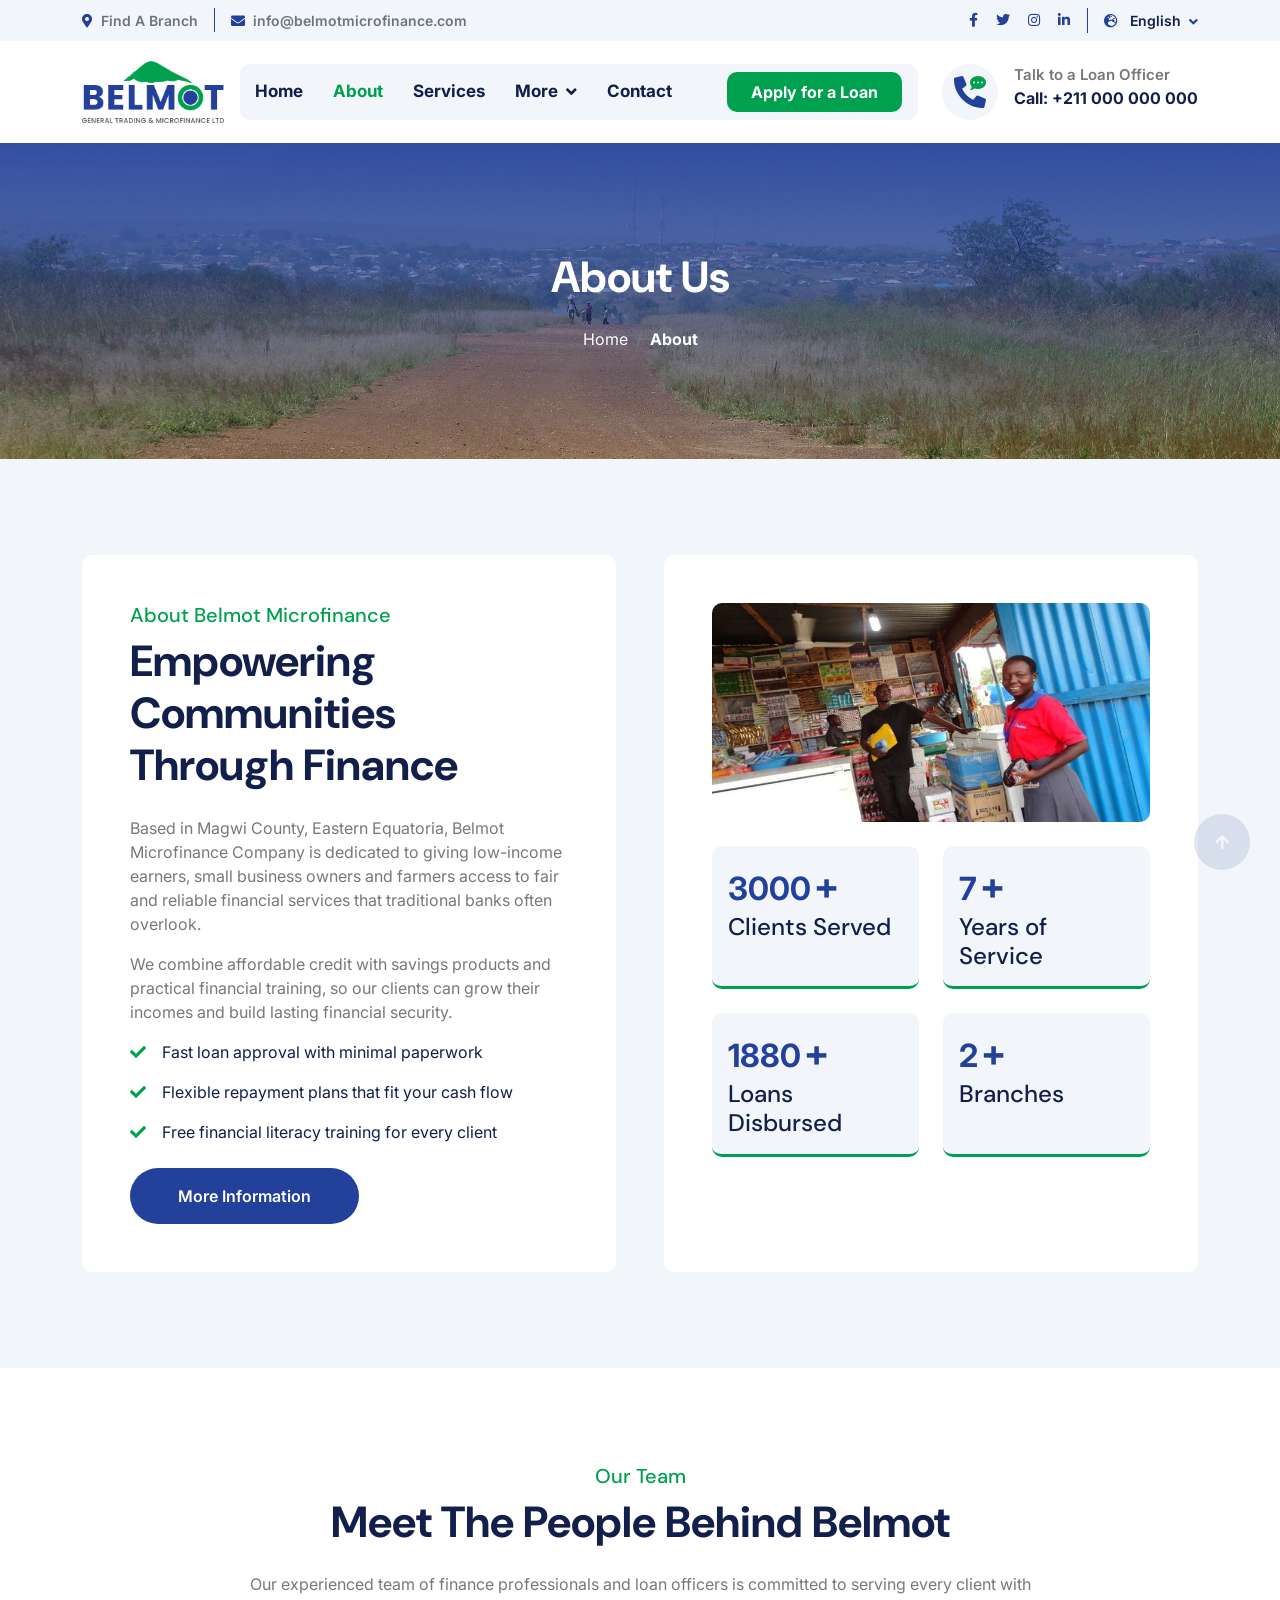
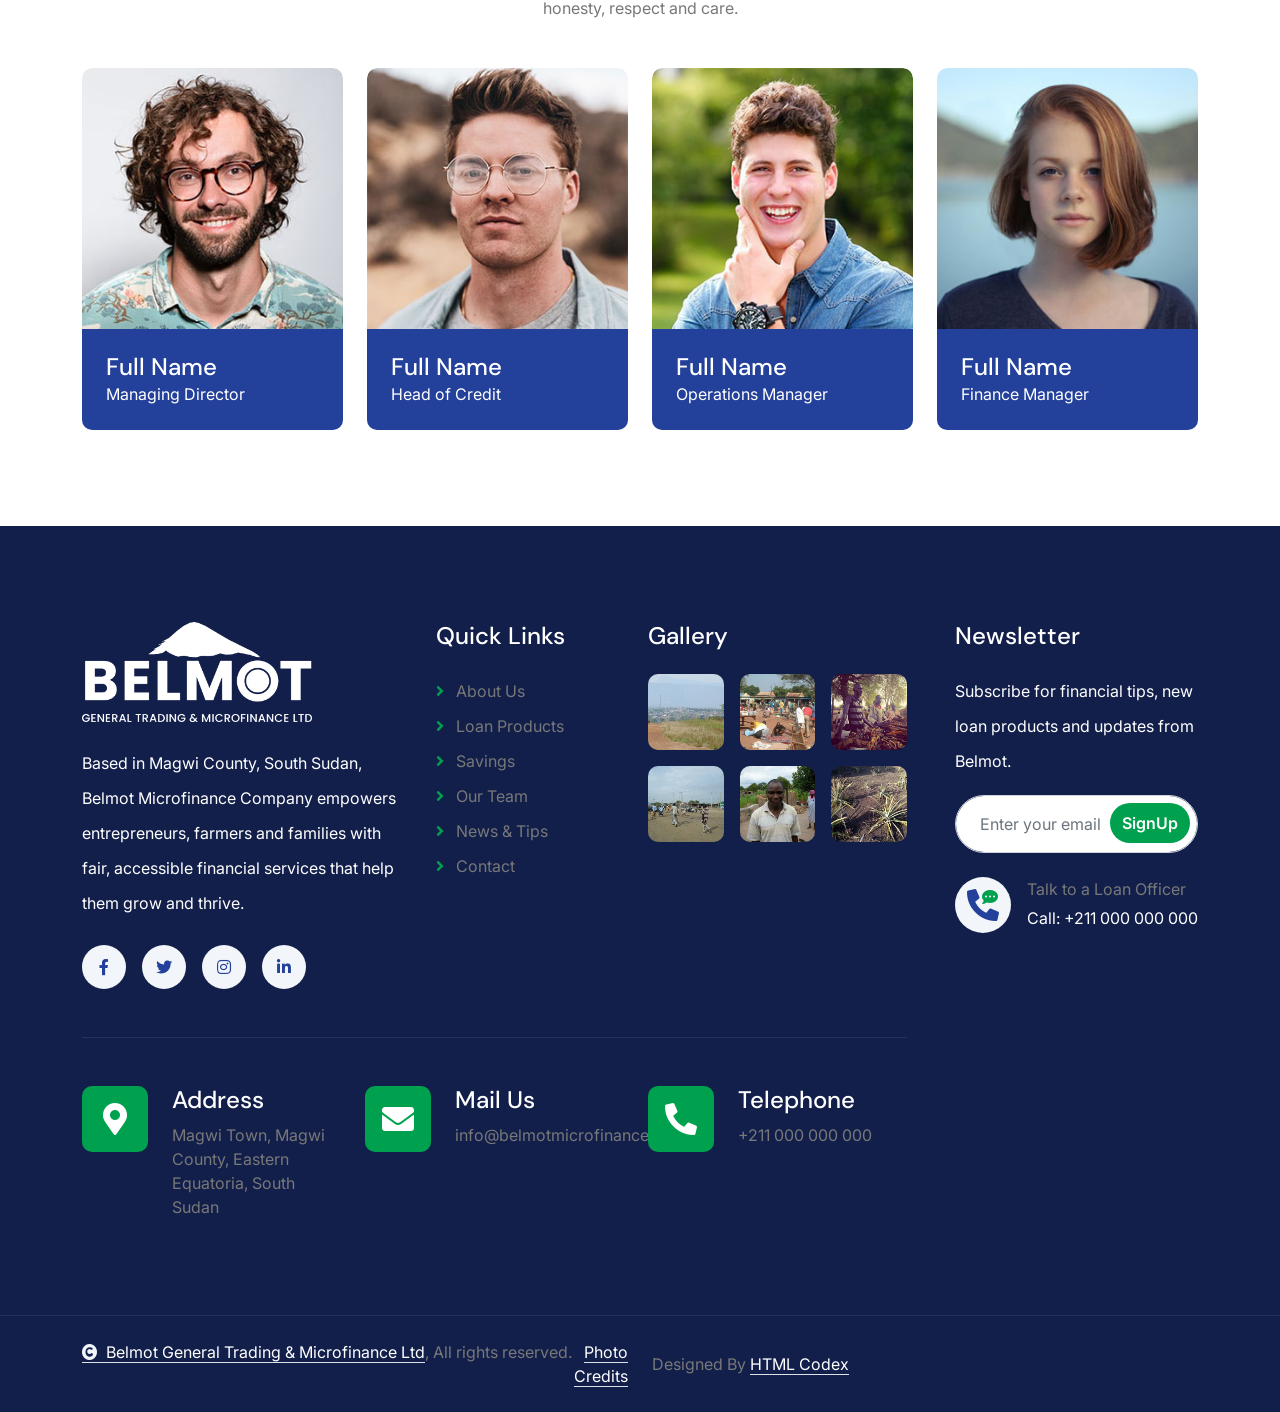
==== about.html @ 74e60f1a "Belmot Microfinance website Website for Belmot General Trading & Microfinance Ltd, Magwi County, Sou" ====
<!DOCTYPE html>
<html lang="en">

    <head>
        <meta charset="utf-8">
        <title>Belmot Microfinance Company - About Us</title>
        <meta content="width=device-width, initial-scale=1.0" name="viewport">
        <link rel="icon" type="image/png" href="img/favicon.png">
        <link rel="apple-touch-icon" href="img/apple-touch-icon.png">
        <meta content="microfinance, Magwi County, South Sudan, Eastern Equatoria, small business loans, group loans, savings, agricultural loans, Belmot" name="keywords">
        <meta content="Belmot Microfinance Company provides affordable loans, savings and financial education to small businesses, farmers and families in Magwi County, South Sudan." name="description">

        <!-- Google Web Fonts -->
        <link rel="preconnect" href="https://fonts.googleapis.com">
        <link rel="preconnect" href="https://fonts.gstatic.com" crossorigin>
        <link href="https://fonts.googleapis.com/css2?family=DM+Sans:ital,opsz,wght@0,9..40,100..1000;1,9..40,100..1000&family=Inter:slnt,wght@-10..0,100..900&display=swap" rel="stylesheet">

        <!-- Icon Font Stylesheet -->
        <link rel="stylesheet" href="https://use.fontawesome.com/releases/v5.15.4/css/all.css"/>
        <link href="https://cdn.jsdelivr.net/npm/bootstrap-icons@1.4.1/font/bootstrap-icons.css" rel="stylesheet">

        <!-- Libraries Stylesheet -->
        <link rel="stylesheet" href="lib/animate/animate.min.css"/>
        <link href="lib/lightbox/css/lightbox.min.css" rel="stylesheet">
        <link href="lib/owlcarousel/assets/owl.carousel.min.css" rel="stylesheet">


        <!-- Customized Bootstrap Stylesheet -->
        <link href="css/bootstrap.min.css" rel="stylesheet">

        <!-- Template Stylesheet -->
        <link href="css/style.css" rel="stylesheet">
    </head>

    <body>

        <!-- Spinner Start -->
        <div id="spinner" class="show bg-white position-fixed translate-middle w-100 vh-100 top-50 start-50 d-flex align-items-center justify-content-center">
            <div class="spinner-border text-primary" style="width: 3rem; height: 3rem;" role="status">
                <span class="sr-only">Loading...</span>
            </div>
        </div>
        <!-- Spinner End -->

        <!-- Topbar Start -->
        <div class="container-fluid topbar px-0 px-lg-4 bg-light py-2 d-none d-lg-block">
            <div class="container">
                <div class="row gx-0 align-items-center">
                    <div class="col-lg-8 text-center text-lg-start mb-lg-0">
                        <div class="d-flex flex-wrap">
                            <div class="border-end border-primary pe-3">
                                <a href="contact.html" class="text-muted small"><i class="fas fa-map-marker-alt text-primary me-2"></i>Find A Branch</a>
                            </div>
                            <div class="ps-3">
                                <a href="mailto:info@belmotmicrofinance.com" class="text-muted small"><i class="fas fa-envelope text-primary me-2"></i>info@belmotmicrofinance.com</a>
                            </div>
                        </div>
                    </div>
                    <div class="col-lg-4 text-center text-lg-end">
                        <div class="d-flex justify-content-end">
                            <div class="d-flex border-end border-primary pe-3">
                                <a class="btn p-0 text-primary me-3" href="#"><i class="fab fa-facebook-f"></i></a>
                                <a class="btn p-0 text-primary me-3" href="#"><i class="fab fa-twitter"></i></a>
                                <a class="btn p-0 text-primary me-3" href="#"><i class="fab fa-instagram"></i></a>
                                <a class="btn p-0 text-primary me-0" href="#"><i class="fab fa-linkedin-in"></i></a>
                            </div>
                            <div class="dropdown ms-3">
                                <a href="#" class="dropdown-toggle text-dark" data-bs-toggle="dropdown"><small><i class="fas fa-globe-europe text-primary me-2"></i> English</small></a>
                                <div class="dropdown-menu rounded">
                                    <a href="#" class="dropdown-item">English</a>
                                    <a href="#" class="dropdown-item">Arabic</a>
                                </div>
                            </div>
                        </div>
                    </div>
                </div>
            </div>
        </div>
        <!-- Topbar End -->

        <!-- Navbar & Hero Start -->
        <div class="container-fluid nav-bar px-0 px-lg-4 py-lg-0">
            <div class="container">
                <nav class="navbar navbar-expand-lg navbar-light"> 
                    <a href="index.html" class="navbar-brand p-0">
                        <img src="img/logo.png" class="site-logo" alt="Belmot General Trading &amp; Microfinance Ltd">
                    </a>
                    <button class="navbar-toggler" type="button" data-bs-toggle="collapse" data-bs-target="#navbarCollapse">
                        <span class="fa fa-bars"></span>
                    </button>
                    <div class="collapse navbar-collapse" id="navbarCollapse">
                        <div class="navbar-nav mx-0 mx-lg-auto">
                            <a href="index.html" class="nav-item nav-link">Home</a>
                            <a href="about.html" class="nav-item nav-link active">About</a>
                            <a href="service.html" class="nav-item nav-link">Services</a>
                            <div class="nav-item dropdown">
                                <a href="#" class="nav-link" data-bs-toggle="dropdown">
                                    <span class="dropdown-toggle">More</span>
                                </a>
                                <div class="dropdown-menu">
                                    <a href="blog.html" class="dropdown-item">News &amp; Tips</a>
                                    <a href="team.html" class="dropdown-item">Our Team</a>
                                </div>
                            </div>
                            <a href="contact.html" class="nav-item nav-link">Contact</a>
                            <div class="nav-btn px-3">
                                <a href="contact.html" class="btn btn-secondary py-2 px-4 ms-3 flex-shrink-0"> Apply for a Loan</a>
                            </div>
                        </div>
                    </div>
                    <div class="d-none d-xl-flex flex-shrink-0 ps-4">
                        <a href="tel:+211000000000" class="btn btn-light btn-lg-square rounded-circle position-relative wow tada" data-wow-delay=".9s">
                            <i class="fa fa-phone-alt fa-2x"></i>
                            <div class="position-absolute" style="top: 7px; right: 12px;">
                                <span><i class="fa fa-comment-dots text-secondary"></i></span>
                            </div>
                        </a>
                        <div class="d-flex flex-column ms-3">
                            <span>Talk to a Loan Officer</span>
                            <a href="tel:+211000000000"><span class="text-dark">Call: +211 000 000 000</span></a>
                        </div>
                    </div>
                </nav>
            </div>
        </div>
        <!-- Navbar & Hero End -->


        <!-- Header Start -->
        <div class="container-fluid bg-breadcrumb">
            <div class="container text-center py-5" style="max-width: 900px;">
                <h4 class="text-white display-4 mb-4 wow fadeInDown" data-wow-delay="0.1s">About Us</h4>
                <ol class="breadcrumb d-flex justify-content-center mb-0 wow fadeInDown" data-wow-delay="0.3s">
                    <li class="breadcrumb-item"><a href="index.html">Home</a></li>
                    <li class="breadcrumb-item active text-white fw-bold">About</li>
                </ol>    
            </div>
        </div>
        <!-- Header End -->


        <!-- About Start -->
        <div class="container-fluid bg-light about py-5">
            <div class="container py-5">
                <div class="row g-5">
                    <div class="col-xl-6 wow fadeInLeft" data-wow-delay="0.2s">
                        <div class="about-item-content bg-white rounded p-5 h-100">
                            <h4 class="text-secondary fs-5">About Belmot Microfinance</h4>
                            <h1 class="display-4 mb-4">Empowering Communities Through Finance</h1>
                            <p>Based in Magwi County, Eastern Equatoria, Belmot Microfinance Company is dedicated to giving low-income earners, small business owners and farmers access to fair and reliable financial services that traditional banks often overlook.
                            </p>
                            <p>We combine affordable credit with savings products and practical financial training, so our clients can grow their incomes and build lasting financial security.
                            </p>
                            <p class="text-dark"><i class="fa fa-check text-secondary me-3"></i>Fast loan approval with minimal paperwork</p>
                            <p class="text-dark"><i class="fa fa-check text-secondary me-3"></i>Flexible repayment plans that fit your cash flow</p>
                            <p class="text-dark mb-4"><i class="fa fa-check text-secondary me-3"></i>Free financial literacy training for every client</p>
                            <a class="btn btn-primary rounded-pill py-3 px-5" href="about.html">More Information</a>
                        </div>
                    </div>
                    <div class="col-xl-6 wow fadeInRight" data-wow-delay="0.2s">
                        <div class="bg-white rounded p-5 h-100">
                            <div class="row g-4 justify-content-center">
                                <div class="col-12">
                                    <div class="rounded bg-light">
                                        <img src="img/about-1.jpg" class="img-fluid rounded w-100" alt="Shop owner in South Sudan whose business grew with a microfinance loan">
                                    </div>
                                </div>
                                <div class="col-sm-6">
                                    <div class="counter-item bg-light rounded p-3 h-100">
                                        <div class="counter-counting">
                                            <span class="text-primary fs-2 fw-bold" data-toggle="counter-up">5000</span>
                                            <span class="h1 fw-bold text-primary">+</span>
                                        </div>
                                        <h4 class="mb-0 text-dark">Clients Served</h4>
                                    </div>
                                </div>
                                <div class="col-sm-6">
                                    <div class="counter-item bg-light rounded p-3 h-100">
                                        <div class="counter-counting">
                                            <span class="text-primary fs-2 fw-bold" data-toggle="counter-up">12</span>
                                            <span class="h1 fw-bold text-primary">+</span>
                                        </div>
                                        <h4 class="mb-0 text-dark">Years of Service</h4>
                                    </div>
                                </div>
                                <div class="col-sm-6">
                                    <div class="counter-item bg-light rounded p-3 h-100">
                                        <div class="counter-counting">
                                            <span class="text-primary fs-2 fw-bold" data-toggle="counter-up">8000</span>
                                            <span class="h1 fw-bold text-primary">+</span>
                                        </div>
                                        <h4 class="mb-0 text-dark">Loans Disbursed</h4>
                                    </div>
                                </div>
                                <div class="col-sm-6">
                                    <div class="counter-item bg-light rounded p-3 h-100">
                                        <div class="counter-counting">
                                            <span class="text-primary fs-2 fw-bold" data-toggle="counter-up">10</span>
                                            <span class="h1 fw-bold text-primary">+</span>
                                        </div>
                                        <h4 class="mb-0 text-dark">Branches</h4>
                                    </div>
                                </div>
                            </div>
                        </div>
                    </div>
                </div>
            </div>
        </div>
        <!-- About End -->


        <!-- Team Start -->
        <div class="container-fluid team py-5">
            <div class="container py-5">
                <div class="text-center mx-auto pb-5 wow fadeInUp" data-wow-delay="0.2s" style="max-width: 800px;">
                    <h4 class="text-secondary fs-5">Our Team</h4>
                    <h1 class="display-4 mb-4">Meet The People Behind Belmot</h1>
                    <p class="mb-0">Our experienced team of finance professionals and loan officers is committed to serving every client with honesty, respect and care.
                    </p>
                </div>
                <div class="row g-4">
                    <div class="col-md-6 col-lg-6 col-xl-3 wow fadeInUp" data-wow-delay="0.2s">
                        <div class="team-item">
                            <div class="team-img">
                                <img src="img/team-1.jpg" class="img-fluid rounded-top w-100" alt="">
                                <div class="team-icon">
                                    <a class="btn btn-primary btn-sm-square rounded-pill mb-2" href=""><i class="fab fa-facebook-f"></i></a>
                                    <a class="btn btn-primary btn-sm-square rounded-pill mb-2" href=""><i class="fab fa-twitter"></i></a>
                                    <a class="btn btn-primary btn-sm-square rounded-pill mb-2" href=""><i class="fab fa-linkedin-in"></i></a>
                                    <a class="btn btn-primary btn-sm-square rounded-pill mb-0" href=""><i class="fab fa-instagram"></i></a>
                                </div>
                            </div>
                            <div class="team-title p-4">
                                <h4 class="mb-0">Full Name</h4>
                                <p class="mb-0">Managing Director</p>
                            </div>
                        </div>
                    </div>
                    <div class="col-md-6 col-lg-6 col-xl-3 wow fadeInUp" data-wow-delay="0.4s">
                        <div class="team-item">
                            <div class="team-img">
                                <img src="img/team-2.jpg" class="img-fluid rounded-top w-100" alt="">
                                <div class="team-icon">
                                    <a class="btn btn-primary btn-sm-square rounded-pill mb-2" href=""><i class="fab fa-facebook-f"></i></a>
                                    <a class="btn btn-primary btn-sm-square rounded-pill mb-2" href=""><i class="fab fa-twitter"></i></a>
                                    <a class="btn btn-primary btn-sm-square rounded-pill mb-2" href=""><i class="fab fa-linkedin-in"></i></a>
                                    <a class="btn btn-primary btn-sm-square rounded-pill mb-0" href=""><i class="fab fa-instagram"></i></a>
                                </div>
                            </div>
                            <div class="team-title p-4">
                                <h4 class="mb-0">Full Name</h4>
                                <p class="mb-0">Head of Credit</p>
                            </div>
                        </div>
                    </div>
                    <div class="col-md-6 col-lg-6 col-xl-3 wow fadeInUp" data-wow-delay="0.6s">
                        <div class="team-item">
                            <div class="team-img">
                                <img src="img/team-3.jpg" class="img-fluid rounded-top w-100" alt="">
                                <div class="team-icon">
                                    <a class="btn btn-primary btn-sm-square rounded-pill mb-2" href=""><i class="fab fa-facebook-f"></i></a>
                                    <a class="btn btn-primary btn-sm-square rounded-pill mb-2" href=""><i class="fab fa-twitter"></i></a>
                                    <a class="btn btn-primary btn-sm-square rounded-pill mb-2" href=""><i class="fab fa-linkedin-in"></i></a>
                                    <a class="btn btn-primary btn-sm-square rounded-pill mb-0" href=""><i class="fab fa-instagram"></i></a>
                                </div>
                            </div>
                            <div class="team-title p-4">
                                <h4 class="mb-0">Full Name</h4>
                                <p class="mb-0">Operations Manager</p>
                            </div>
                        </div>
                    </div>
                    <div class="col-md-6 col-lg-6 col-xl-3 wow fadeInUp" data-wow-delay="0.8s">
                        <div class="team-item">
                            <div class="team-img">
                                <img src="img/team-4.jpg" class="img-fluid rounded-top w-100" alt="">
                                <div class="team-icon">
                                    <a class="btn btn-primary btn-sm-square rounded-pill mb-2" href=""><i class="fab fa-facebook-f"></i></a>
                                    <a class="btn btn-primary btn-sm-square rounded-pill mb-2" href=""><i class="fab fa-twitter"></i></a>
                                    <a class="btn btn-primary btn-sm-square rounded-pill mb-2" href=""><i class="fab fa-linkedin-in"></i></a>
                                    <a class="btn btn-primary btn-sm-square rounded-pill mb-0" href=""><i class="fab fa-instagram"></i></a>
                                </div>
                            </div>
                            <div class="team-title p-4">
                                <h4 class="mb-0">Full Name</h4>
                                <p class="mb-0">Finance Manager</p>
                            </div>
                        </div>
                    </div>
                </div>
            </div>
        </div>
        <!-- Team End -->


        <!-- Footer Start -->
        <div class="container-fluid footer py-5 wow fadeIn" data-wow-delay="0.2s">
            <div class="container py-5">
                <div class="row g-5">
                    <div class="col-xl-9">
                        <div class="mb-5">
                            <div class="row g-4">
                                <div class="col-md-6 col-lg-6 col-xl-5">
                                    <div class="footer-item">
                                        <a href="index.html" class="p-0">
                                            <img src="img/logo-white.png" class="footer-logo mb-4" alt="Belmot General Trading &amp; Microfinance Ltd">
                                        </a>
                                        <p class="text-white mb-4">Based in Magwi County, South Sudan, Belmot Microfinance Company empowers entrepreneurs, farmers and families with fair, accessible financial services that help them grow and thrive.</p>
                                        <div class="footer-btn d-flex">
                                            <a class="btn btn-md-square rounded-circle me-3" href="#"><i class="fab fa-facebook-f"></i></a>
                                            <a class="btn btn-md-square rounded-circle me-3" href="#"><i class="fab fa-twitter"></i></a>
                                            <a class="btn btn-md-square rounded-circle me-3" href="#"><i class="fab fa-instagram"></i></a>
                                            <a class="btn btn-md-square rounded-circle me-0" href="#"><i class="fab fa-linkedin-in"></i></a>
                                        </div>
                                    </div>
                                </div>
                                <div class="col-md-6 col-lg-6 col-xl-3">
                                    <div class="footer-item">
                                        <h4 class="text-white mb-4">Quick Links</h4>
                                        <a href="about.html"><i class="fas fa-angle-right me-2"></i> About Us</a>
                                        <a href="service.html"><i class="fas fa-angle-right me-2"></i> Loan Products</a>
                                        <a href="service.html"><i class="fas fa-angle-right me-2"></i> Savings</a>
                                        <a href="team.html"><i class="fas fa-angle-right me-2"></i> Our Team</a>
                                        <a href="blog.html"><i class="fas fa-angle-right me-2"></i> News &amp; Tips</a>
                                        <a href="contact.html"><i class="fas fa-angle-right me-2"></i> Contact</a>
                                    </div>
                                </div>
                                <div class="col-md-6 col-lg-6 col-xl-4">
                                    <div class="footer-item">
                                        <h4 class="mb-4 text-white">Gallery</h4>
                                        <div class="row g-3">
                                            <div class="col-4">
                                                <div class="footer-instagram rounded">
                                                    <img src="img/gallery-1.jpg" class="img-fluid w-100" alt="Magwi, South Sudan">
                                                    <div class="footer-search-icon">
                                                        <a href="img/gallery-1.jpg" data-lightbox="gallery" data-title="Magwi, South Sudan" class="my-auto"><i class="fas fa-link text-white"></i></a>
                                                    </div>
                                                </div>
                                           </div>
                                           <div class="col-4">
                                                <div class="footer-instagram rounded">
                                                    <img src="img/gallery-2.jpg" class="img-fluid w-100" alt="Lainya market, South Sudan">
                                                    <div class="footer-search-icon">
                                                        <a href="img/gallery-2.jpg" data-lightbox="gallery" data-title="Lainya market, South Sudan" class="my-auto"><i class="fas fa-link text-white"></i></a>
                                                    </div>
                                                </div>
                                           </div>
                                            <div class="col-4">
                                                <div class="footer-instagram rounded">
                                                    <img src="img/gallery-3.jpg" class="img-fluid w-100" alt="Traders in Lankien, South Sudan">
                                                    <div class="footer-search-icon">
                                                        <a href="img/gallery-3.jpg" data-lightbox="gallery" data-title="Traders in Lankien, South Sudan" class="my-auto"><i class="fas fa-link text-white"></i></a>
                                                    </div>
                                                </div>
                                           </div>
                                            <div class="col-4">
                                                <div class="footer-instagram rounded">
                                                    <img src="img/gallery-4.jpg" class="img-fluid w-100" alt="Merol Market, Bor, South Sudan">
                                                    <div class="footer-search-icon">
                                                        <a href="img/gallery-4.jpg" data-lightbox="gallery" data-title="Merol Market, Bor, South Sudan" class="my-auto"><i class="fas fa-link text-white"></i></a>
                                                    </div>
                                                </div>
                                           </div>
                                            <div class="col-4">
                                                <div class="footer-instagram rounded">
                                                    <img src="img/gallery-5.jpg" class="img-fluid w-100" alt="Microfinance client">
                                                    <div class="footer-search-icon">
                                                        <a href="img/gallery-5.jpg" data-lightbox="gallery" data-title="Microfinance client" class="my-auto"><i class="fas fa-link text-white"></i></a>
                                                    </div>
                                                </div>
                                           </div>
                                           <div class="col-4">
                                                <div class="footer-instagram rounded">
                                                    <img src="img/gallery-6.jpg" class="img-fluid w-100" alt="Pineapple farm, Western Equatoria">
                                                    <div class="footer-search-icon">
                                                        <a href="img/gallery-6.jpg" data-lightbox="gallery" data-title="Pineapple farm, Western Equatoria" class="my-auto"><i class="fas fa-link text-white"></i></a>
                                                    </div>
                                                </div>
                                            </div>
                                        </div>
                                    </div>
                                </div>
                            </div>
                        </div>
                        <div class="pt-5" style="border-top: 1px solid rgba(255, 255, 255, 0.08);">
                            <div class="row g-0">
                                <div class="col-12">
                                    <div class="row g-4">
                                        <div class="col-lg-6 col-xl-4">
                                            <div class="d-flex">
                                                <div class="btn-xl-square bg-primary text-white rounded p-4 me-4">
                                                    <i class="fas fa-map-marker-alt fa-2x"></i>
                                                </div>
                                                <div>
                                                    <h4 class="text-white">Address</h4>
                                                    <p class="mb-0">Magwi Town, Magwi County, Eastern Equatoria, South Sudan</p>
                                                </div>
                                            </div>
                                        </div>
                                        <div class="col-lg-6 col-xl-4">
                                            <div class="d-flex">
                                                <div class="btn-xl-square bg-primary text-white rounded p-4 me-4">
                                                    <i class="fas fa-envelope fa-2x"></i>
                                                </div>
                                                <div>
                                                    <h4 class="text-white">Mail Us</h4>
                                                    <p class="mb-0">info@belmotmicrofinance.com</p>
                                                </div>
                                            </div>
                                        </div>
                                        <div class="col-lg-6 col-xl-4">
                                            <div class="d-flex">
                                                <div class="btn-xl-square bg-primary text-white rounded p-4 me-4">
                                                    <i class="fa fa-phone-alt fa-2x"></i>
                                                </div>
                                                <div>
                                                    <h4 class="text-white">Telephone</h4>
                                                    <p class="mb-0">+211 000 000 000</p>
                                                </div>
                                            </div>
                                        </div>
                                    </div>
                                </div>
                            </div>
                        </div>
                    </div>
                    
                    <div class="col-xl-3">
                        <div class="footer-item">
                            <h4 class="text-white mb-4">Newsletter</h4>
                            <p class="text-white mb-3">Subscribe for financial tips, new loan products and updates from Belmot.</p>
                            <div class="position-relative rounded-pill mb-4">
                                <input class="form-control rounded-pill w-100 py-3 ps-4 pe-5" type="text" placeholder="Enter your email">
                                <button type="button" class="btn btn-secondary rounded-pill position-absolute top-0 end-0 py-2 mt-2 me-2">SignUp</button>
                            </div>
                            <div class="d-flex flex-shrink-0">
                                <div class="footer-btn">
                                    <a href="tel:+211000000000" class="btn btn-lg-square rounded-circle position-relative wow tada" data-wow-delay=".9s">
                                        <i class="fa fa-phone-alt fa-2x"></i>
                                        <div class="position-absolute" style="top: 2px; right: 12px;">
                                            <span><i class="fa fa-comment-dots text-secondary"></i></span>
                                        </div>
                                    </a>
                                </div>
                                <div class="d-flex flex-column ms-3 flex-shrink-0">
                                    <span>Talk to a Loan Officer</span>
                                    <a href="tel:+211000000000"><span class="text-white">Call: +211 000 000 000</span></a>
                                </div>
                            </div>
                        </div>
                    </div>
                </div>
            </div>
        </div>
        <!-- Footer End -->
        
        <!-- Copyright Start -->
        <div class="container-fluid copyright py-4">
            <div class="container">
                <div class="row g-4 align-items-center">
                    <div class="col-md-6 text-center text-md-end mb-md-0">
                        <span class="text-body"><a href="index.html" class="border-bottom text-white"><i class="fas fa-copyright text-light me-2"></i>Belmot General Trading &amp; Microfinance Ltd</a>, All rights reserved. <a href="credits.html" class="border-bottom text-white ms-2">Photo Credits</a></span>
                    </div>
                    <div class="col-md-6 text-center text-md-start text-body">
                        <!--/*** The author’s attribution link must remain intact in the template. ***/-->
                        <!--/*** If you wish to remove this credit link, please purchase the Pro Version . ***/-->
                        Designed By <a class="border-bottom text-white" href="https://htmlcodex.com">HTML Codex</a>
                    </div>
                </div>
            </div>
        </div>
        <!-- Copyright End -->


        <!-- Back to Top -->
        <a href="#" class="btn btn-primary btn-lg-square rounded-circle back-to-top"><i class="fa fa-arrow-up"></i></a>   

        
        <!-- JavaScript Libraries -->
        <script src="https://ajax.googleapis.com/ajax/libs/jquery/3.6.4/jquery.min.js"></script>
        <script src="https://cdn.jsdelivr.net/npm/bootstrap@5.0.0/dist/js/bootstrap.bundle.min.js"></script>
        <script src="lib/wow/wow.min.js"></script>
        <script src="lib/easing/easing.min.js"></script>
        <script src="lib/waypoints/waypoints.min.js"></script>
        <script src="lib/counterup/counterup.min.js"></script>
        <script src="lib/lightbox/js/lightbox.min.js"></script>
        <script src="lib/owlcarousel/owl.carousel.min.js"></script>
        

        <!-- Template Javascript -->
        <script src="js/main.js"></script>
    </body>

</html>
---- css/style.css ----
/*** Spinner Start ***/
#spinner {
    opacity: 0;
    visibility: hidden;
    transition: opacity .5s ease-out, visibility 0s linear .5s;
    z-index: 99999;
}

#spinner.show {
    transition: opacity .5s ease-out, visibility 0s linear 0s;
    visibility: visible;
    opacity: 1;
}
/*** Spinner End ***/

.back-to-top {
    position: fixed;
    right: 30px;
    bottom: 30px;
    transition: 0.5s;
    z-index: 99;
}


/*** Button Start ***/
.btn {
    font-weight: 600;
    transition: .5s;
}

.btn-square {
    width: 32px;
    height: 32px;
}

.btn-sm-square {
    width: 34px;
    height: 34px;
}

.btn-md-square {
    width: 44px;
    height: 44px;
}

.btn-lg-square {
    width: 56px;
    height: 56px;
}

.btn-xl-square {
    width: 66px;
    height: 66px;
}

.btn-square,
.btn-sm-square,
.btn-md-square,
.btn-lg-square,
.btn-xl-square {
    padding: 0;
    display: flex;
    align-items: center;
    justify-content: center;
    font-weight: normal;
}

.btn.btn-primary {
    color: var(--bs-white);
    border: none;
}

.btn.btn-primary:hover {
    background: var(--bs-dark);
    color: var(--bs-white);
}

.btn.btn-secondary {
    color: var(--bs-white);
    border: none;
}

.btn.btn-secondary:hover {
    background: var(--bs-primary);
    color: var(--bs-white);
}

.btn.btn-light {
    color: var(--bs-primary);
    border: none;
}

.btn.btn-light:hover {
    color: var(--bs-white);
    background: var(--bs-dark);
}

.btn.btn-dark {
    color: var(--bs-white);
    border: none;
}

.btn.btn-dark:hover {
    color: var(--bs-primary);
    background: var(--bs-light);
}


/*** Topbar Start ***/ 
.topbar .dropdown-toggle::after {
    border: none;
    content: "\f107";
    font-family: "Font Awesome 5 Free";
    font-weight: 600;
    vertical-align: middle;
    margin-left: 8px;
    color: var(--bs-primary);
}

.topbar .dropdown .dropdown-menu a:hover {
    background: var(--bs-primary);
    color: var(--bs-white);
}

.topbar .dropdown .dropdown-menu {
    transform: rotateX(0deg);
    visibility: visible;
    background: var(--bs-light);
    padding-top: 10px;
    border: 0;
    transition: .5s;
    opacity: 1;
}
/*** Topbar End ***/


/*** Navbar Start ***/
.nav-bar {
    background: var(--bs-white);
    transition: 1s;
}

.navbar-light .navbar-brand img {
    max-height: 60px;
    transition: .5s;
}

.nav-bar .navbar-light .navbar-brand img {
    max-height: 50px;
}

.navbar .navbar-nav .nav-item .nav-link {
    padding: 0;
}

.navbar .navbar-nav .nav-item {
    display: flex;
    align-items: center;
    padding: 15px;
}

.navbar-light .navbar-nav .nav-item:hover,
.navbar-light .navbar-nav .nav-item.active,
.navbar-light .navbar-nav .nav-item:hover .nav-link,
.navbar-light .navbar-nav .nav-item.active .nav-link {
    color: var(--bs-primary);
}

@media (max-width: 991px) {
    .navbar {
        padding: 20px 0;
    }

    .navbar .navbar-nav .nav-link {
        padding: 0;
    }

    .navbar .navbar-nav .nav-item {
        display: flex;
        padding: 20px;
        flex-direction: column;
        justify-content: start;
        align-items: start;
    }

    .navbar .navbar-nav .nav-btn {
        display: flex;
        justify-content: start;
    }

    .navbar .navbar-nav {
        width: 100%;
        display: flex;
        margin-top: 20px;
        padding-bottom: 20px;
        background: var(--bs-light);
        border-radius: 10px;
    }

    .navbar.navbar-expand-lg .navbar-toggler {
        padding: 8px 15px;
        border: 1px solid var(--bs-primary);
        color: var(--bs-primary);
    }
}

.navbar .dropdown-toggle::after {
    border: none;
    content: "\f107";
    font-family: "Font Awesome 5 Free";
    font-weight: 600;
    vertical-align: middle;
    margin-left: 8px;
}

.dropdown .dropdown-menu .dropdown-item:hover {
    background: var(--bs-primary);
    color: var(--bs-white);
}

@media (min-width: 992px) {
    .navbar {
        padding: 20px 0;
    }

    .navbar .nav-btn {
        display: flex;
        align-items: center;
        justify-content: end;
    }

    .navbar .navbar-nav {
        width: 100%;
        display: flex;
        justify-content: center;
        align-items: center;
        background: var(--bs-light);
        border-radius: 10px;
    }

    .navbar .navbar-nav .nav-btn {
        width: 100%;
        display: flex;
        margin-left: auto;
    }

    .navbar .nav-item .dropdown-menu {
        display: block;
        visibility: hidden;
        top: 100%;
        transform: rotateX(-75deg);
        transform-origin: 0% 0%;
        border: 0;
        border-radius: 10px;
        transition: .5s;
        opacity: 0;
    }

    .navbar .nav-item:hover .dropdown-menu {
        transform: rotateX(0deg);
        visibility: visible;
        margin-top: 20px;
        background: var(--bs-light);
        transition: .5s;
        opacity: 1;
    }
}
/*** Navbar End ***/


/*** Carousel Hero Header Start ***/
.header-carousel .header-carousel-item {
    position: relative;
    height: 580px;
    background-color: #0b2545;
    background-size: cover;
    background-position: center center;
}

.header-carousel .header-carousel-item .carousel-caption {
    position: absolute;
    inset: 0;
    width: 100%;
    height: 100%;
    padding: 0;
    text-align: left;
    display: flex;
    align-items: center;
    background: linear-gradient(90deg, rgba(18, 31, 75, .92) 0%, rgba(18, 31, 75, .75) 45%, rgba(18, 31, 75, .15) 100%);
}

.header-carousel .hero-content {
    padding-bottom: 40px; /* keeps text clear of the slide dots */
}

.header-carousel .hero-kicker {
    display: inline-block;
    margin-bottom: 16px;
    padding-left: 12px;
    border-left: 4px solid var(--bs-secondary);
    font-size: 1rem;
    letter-spacing: 1px;
}

.header-carousel .hero-title {
    font-size: clamp(2rem, 4.2vw, 3.5rem);
    line-height: 1.15;
    margin-bottom: 18px;
}

.header-carousel .hero-text {
    font-size: 1.125rem;
    line-height: 1.6;
    max-width: 520px;
    margin-bottom: 30px;
    opacity: .92;
}

.header-carousel .owl-nav .owl-prev,
.header-carousel .owl-nav .owl-next {
    position: absolute;
    bottom: 40px;
    width: 56px;
    height: 56px;
    border-radius: 56px;
    background: rgba(255, 255, 255, .9);
    color: var(--bs-primary);
    font-size: 24px;
    display: flex;
    align-items: center;
    justify-content: center;
    transition: 0.5s;
}

.header-carousel .owl-nav .owl-prev,
.header-carousel .owl-nav .owl-next {
    bottom: auto;
    right: 40px;
}

/* stacked on the right edge, vertically centred, away from the back-to-top button */
.header-carousel .owl-nav .owl-prev { top: calc(50% - 64px); }
.header-carousel .owl-nav .owl-next { top: calc(50% + 8px); }

.header-carousel { overflow: hidden; }

.header-carousel .owl-nav .owl-prev:hover,
.header-carousel .owl-nav .owl-next:hover {
    background: var(--bs-primary);
    color: var(--bs-white);
}

.header-carousel .owl-dots {
    position: absolute;
    left: 50%;
    bottom: 30px;
    transform: translateX(-50%);
    display: flex;
    gap: 8px;
}

.header-carousel .owl-dots .owl-dot {
    width: 12px;
    height: 12px;
    border: 0;
    padding: 0;
    border-radius: 12px;
    background: rgba(255, 255, 255, .5);
    transition: .3s;
}

.header-carousel .owl-dots .owl-dot.active {
    width: 32px;
    background: var(--bs-white);
}

@media (max-width: 991px) {
    .header-carousel .header-carousel-item {
        height: 520px;
    }

    .header-carousel .header-carousel-item .carousel-caption {
        background: linear-gradient(180deg, rgba(18, 31, 75, .65) 0%, rgba(18, 31, 75, .9) 100%);
    }

    .header-carousel .owl-nav {
        display: none;
    }
}

@media (max-width: 575px) {
    .header-carousel .header-carousel-item {
        height: 500px;
    }

    .header-carousel .hero-text {
        font-size: 1rem;
    }
}
/*** Carousel Hero Header End ***/


/*** Single Page Hero Header Start ***/
.bg-breadcrumb {
    position: relative;
    overflow: hidden;
    background: linear-gradient(rgba(35, 64, 154, 0.9), rgba(0, 0, 0, 0.2)), url(../img/bg-breadcrumb.jpg);
    background-position: center center;
    background-repeat: no-repeat;
    background-size: cover;
    padding: 60px 0 60px 0;
    transition: 0.5s;
}

.bg-breadcrumb .breadcrumb {
    position: relative;
}

.bg-breadcrumb .breadcrumb .breadcrumb-item a {
    color: var(--bs-white);
}
/*** Single Page Hero Header End ***/


/*** Service Start ***/
.service .service-item {
    border-radius: 10px;
}
.service .service-item .service-img {
    position: relative;
    overflow: hidden;
    border-top-left-radius: 10px;
    border-top-right-radius: 10px;
}

.service .service-item .service-img img {
    transition: 0.5s;
}

.service .service-item:hover .service-img img {
    transform: scale(1.1);
}

.service .service-item .service-img::after {
    content: "";
    position: absolute;
    width: 100%;
    height: 0;
    top: 0;
    left: 0;
    border-top-left-radius: 10px;
    border-top-right-radius: 10px;
    background: rgba(35, 64, 154, .2);
    transition: 0.5s;
    z-index: 1;
}

.service .service-item:hover .service-img::after {
    height: 100%;
}

.service .service-item .service-img .service-icon {
    position: absolute;
    width: 70px;
    bottom: 0;
    right: 25px;
    border-top-left-radius: 10px;
    border-top-right-radius: 10px;
    background: var(--bs-light);
    display: flex;
    align-items: center;
    justify-content: center;
    transition: 0.5s;
    z-index: 9;
}

.service .service-item .service-img .service-icon i {
    color: var(--bs-primary);
    transition: 0.5s;
}

.service .service-item:hover .service-img .service-icon i {
    transform: rotateX(360deg);
    color: var(--bs-white);
}

.service .service-item:hover .service-img .service-icon {
    bottom: 0;
    color: var(--bs-white);
    background: var(--bs-primary);
}

.service .service-content {
    position: relative;
    border-bottom-left-radius: 10px;
    border-bottom-right-radius: 10px;
    background: var(--bs-light);
}

.service .service-item .service-content .service-content-inner {
    position: relative;
    z-index: 9;
}

.service .service-item .service-content .service-content-inner .h4,
.service .service-item .service-content .service-content-inner p {
    transition: 0.5s;
}

.service .service-item:hover .service-content .service-content-inner .h4,
.service .service-item:hover .service-content .service-content-inner p {
    color: var(--bs-white);
}

.service .service-item:hover .service-content .service-content-inner .btn.btn-primary {
    color: var(--bs-primary);
    background: var(--bs-white);
}

.service .service-item:hover .service-content .service-content-inner .btn.btn-primary:hover {
    color: var(--bs-white);
    background: var(--bs-dark);
}

.service .service-item:hover .service-content .service-content-inner .h4:hover {
    color: var(--bs-dark);
}

.service .service-item .service-content::after {
    content: "";
    position: absolute;
    width: 100%;
    height: 0;
    bottom: 0;
    left: 0;
    border-bottom-left-radius: 10px;
    border-bottom-right-radius: 10px;
    background: var(--bs-primary);
    transition: 0.5s;
    z-index: 1;
}

.service .service-item:hover .service-content::after {
    height: 100%;
}
/*** Service End ***/


/*** Blog Start ***/
.blog .blog-item {
    border-radius: 10px;
    transition: 0.5s;
}

.blog .blog-item:hover {
    box-shadow: 0 0 45px rgba(0, 0, 0, .1);
}

.blog .blog-item:hover .blog-content {
    background: var(--bs-light);
}

.blog .blog-item .blog-img {
    border-top-left-radius: 10px;
    border-top-right-radius: 10px;
    position: relative;
    overflow: hidden;
}

.blog .blog-item .blog-img img {
    transition: 0.5s;
}

.blog .blog-item:hover .blog-img img {
    transform: scale(1.2);
}

.blog .blog-item .blog-img::after {
    content: "";
    position: absolute;
    width: 100%;
    height: 0;
    top: 0;
    left: 0;
    border-top-left-radius: 10px;
    border-top-right-radius: 10px;
    background: rgba(35, 64, 154, .2);
    transition: 0.5s;
    z-index: 1;
}

.blog .blog-item:hover .blog-img::after {
    height: 100%;
}

.blog .blog-item .blog-img .blog-categiry {
    position: absolute;
    bottom: 0;
    right: 0;
    border-top-left-radius: 10px;
    display: inline-flex;
    color: var(--bs-white);
    background: var(--bs-primary);
    z-index: 9;
}

.blog .blog-item .blog-content {
    border-bottom-left-radius: 10px;
    border-bottom-right-radius: 10px;
    background: var(--bs-white);
}

.blog .blog-item .blog-content a.btn {
    color: var(--bs-dark);
}

.blog .blog-item:hover .blog-content a.btn:hover {
    color: var(--bs-primary);
}
/*** Blog End ***/


/*** Team Start ***/
.team .team-item .team-img {
    position: relative;
    overflow: hidden;
    border-top-left-radius: 10px;
    border-top-right-radius: 10px;
} 

.team .team-item .team-img img {
    transition: 0.5s;
}

.team .team-item:hover .team-img img {
    transform: scale(1.1);
}

.team .team-item .team-img::after {
    content: "";
    position: absolute;
    width: 100%;
    height: 0;
    top: 0;
    left: 0;
    border-top-left-radius: 10px;
    border-top-right-radius: 10px;
    transition: 0.5s;
}

.team .team-item:hover .team-img::after {
    height: 100%;
    background: rgba(255, 255, 255, 0.3);
}

.team .team-item .team-img .team-icon {
    position: absolute;
    bottom: 20px;
    right: 20px;
    margin-bottom: -100%;
    transition: 0.5s;
    z-index: 9;
}

.team .team-item:hover .team-img .team-icon {
    margin-bottom: 0;
}

.team .team-item .team-title {
    color: var(--bs-white);
    background: var(--bs-primary);
    border-bottom-left-radius: 10px;
    border-bottom-right-radius: 10px;
    transition: 0.5s;
}

.team .team-item .team-title h4 {
    color: var(--bs-white);
}

.team .team-item:hover .team-title {
    background: var(--bs-dark);
}
/*** Team End ***/


/*** Footer Start ***/
.footer {
    background: var(--bs-dark);
}

.footer .footer-item {
    display: flex;
    flex-direction: column;
}

.footer .footer-item a {
    line-height: 35px;
    color: var(--bs-body);
    transition: 0.5s;
}

.footer .footer-item p {
    line-height: 35px;
}

.footer .footer-item a:hover {
    color: var(--bs-primary);
}

.footer .footer-item .footer-btn a,
.footer .footer-item .footer-btn a i {
    transition: 0.5s;
}

.footer .footer-item .footer-btn a:hover {
    background: var(--bs-white);
}

.footer .footer-item .footer-btn a:hover i {
    color: var(--bs-primary);
}


.footer .footer-item .footer-instagram {
    position: relative;
    overflow: hidden;
}

.footer .footer-item .footer-instagram img {
    transition: 0.5s;
}

.footer .footer-item .footer-instagram:hover img {
    transform: scale(1.2);
}

.footer .footer-item .footer-instagram .footer-search-icon {
    position: absolute;
    width: 100%;
    height: 100%;
    top: 0;
    left: 0;
    display: flex;
    align-items: center;
    justify-content: center;
    transition: 0.5s;
    opacity: 0;
}

.footer .footer-item .footer-instagram:hover .footer-search-icon {
    opacity: 1;
    background: rgba(0, 0, 0, .6);
}

.footer .footer-item .footer-btn a {
    background: var(--bs-light);
    color: var(--bs-primary);
}

.footer .footer-item .footer-btn a:hover {
    background: var(--bs-primary);
}

.footer .footer-item .footer-btn a:hover i {
    color: var(--bs-white);
}
/*** Footer End ***/


/*** copyright Start ***/
.copyright {
    background: var(--bs-dark);
    border-top: 1px solid rgba(255, 255, 255, .08);
}
/*** copyright end ***/



/*** Brand Logo ***/
.nav-bar .navbar-light .navbar-brand img.site-logo {
    height: 62px;
    max-height: none;
    width: auto;
}

.footer .footer-logo {
    max-width: 230px;
    height: auto;
}

@media (max-width: 991px) {
    .nav-bar .navbar-light .navbar-brand img.site-logo {
        height: 48px;
    }
}

/*** Brand accents (logo green) ***/
.footer .footer-item a:hover,
.footer .footer-item .fa-angle-right { color: var(--bs-secondary) !important; }
.footer .btn-xl-square.bg-primary { background: var(--bs-secondary) !important; }
.counter-item { border-bottom: 3px solid var(--bs-secondary); }
.service .service-item .service-img .service-icon i { color: var(--bs-secondary); }
.service .service-item:hover .service-img .service-icon { background: var(--bs-secondary); }
.service .service-item:hover .service-img .service-icon i { color: var(--bs-white); }
.navbar .navbar-nav .nav-link.active,
.navbar .navbar-nav .nav-link:hover { color: var(--bs-secondary) !important; }
.blog .blog-item .blog-img .blog-categiry { background: var(--bs-secondary) !important; }

/*** Heading sizes (slightly smaller than template default) ***/
.display-4 {
    font-size: clamp(1.75rem, 1.2rem + 1.9vw, 2.75rem);
    line-height: 1.2;
}

.display-5 {
    font-size: clamp(1.6rem, 1.15rem + 1.6vw, 2.4rem);
}

.header-carousel .hero-title {
    font-size: clamp(1.9rem, 3.6vw, 3rem);
}

/*** Header text: larger and bold ***/
.navbar-light .navbar-nav .nav-link,
.navbar .navbar-nav .nav-item .nav-link {
    font-size: 17px;
    font-weight: 700;
    color: var(--bs-dark);
}

.navbar .dropdown-menu .dropdown-item {
    font-size: 16px;
    font-weight: 600;
}

.nav-bar .nav-btn .btn {
    font-size: 16px;
    font-weight: 700;
}

.nav-bar .d-xl-flex .flex-column span {
    font-size: 15px;
    font-weight: 600;
}

.nav-bar .d-xl-flex .flex-column a span {
    font-size: 16px;
    font-weight: 700;
}

.topbar a,
.topbar small {
    font-size: 14px;
    font-weight: 600;
}
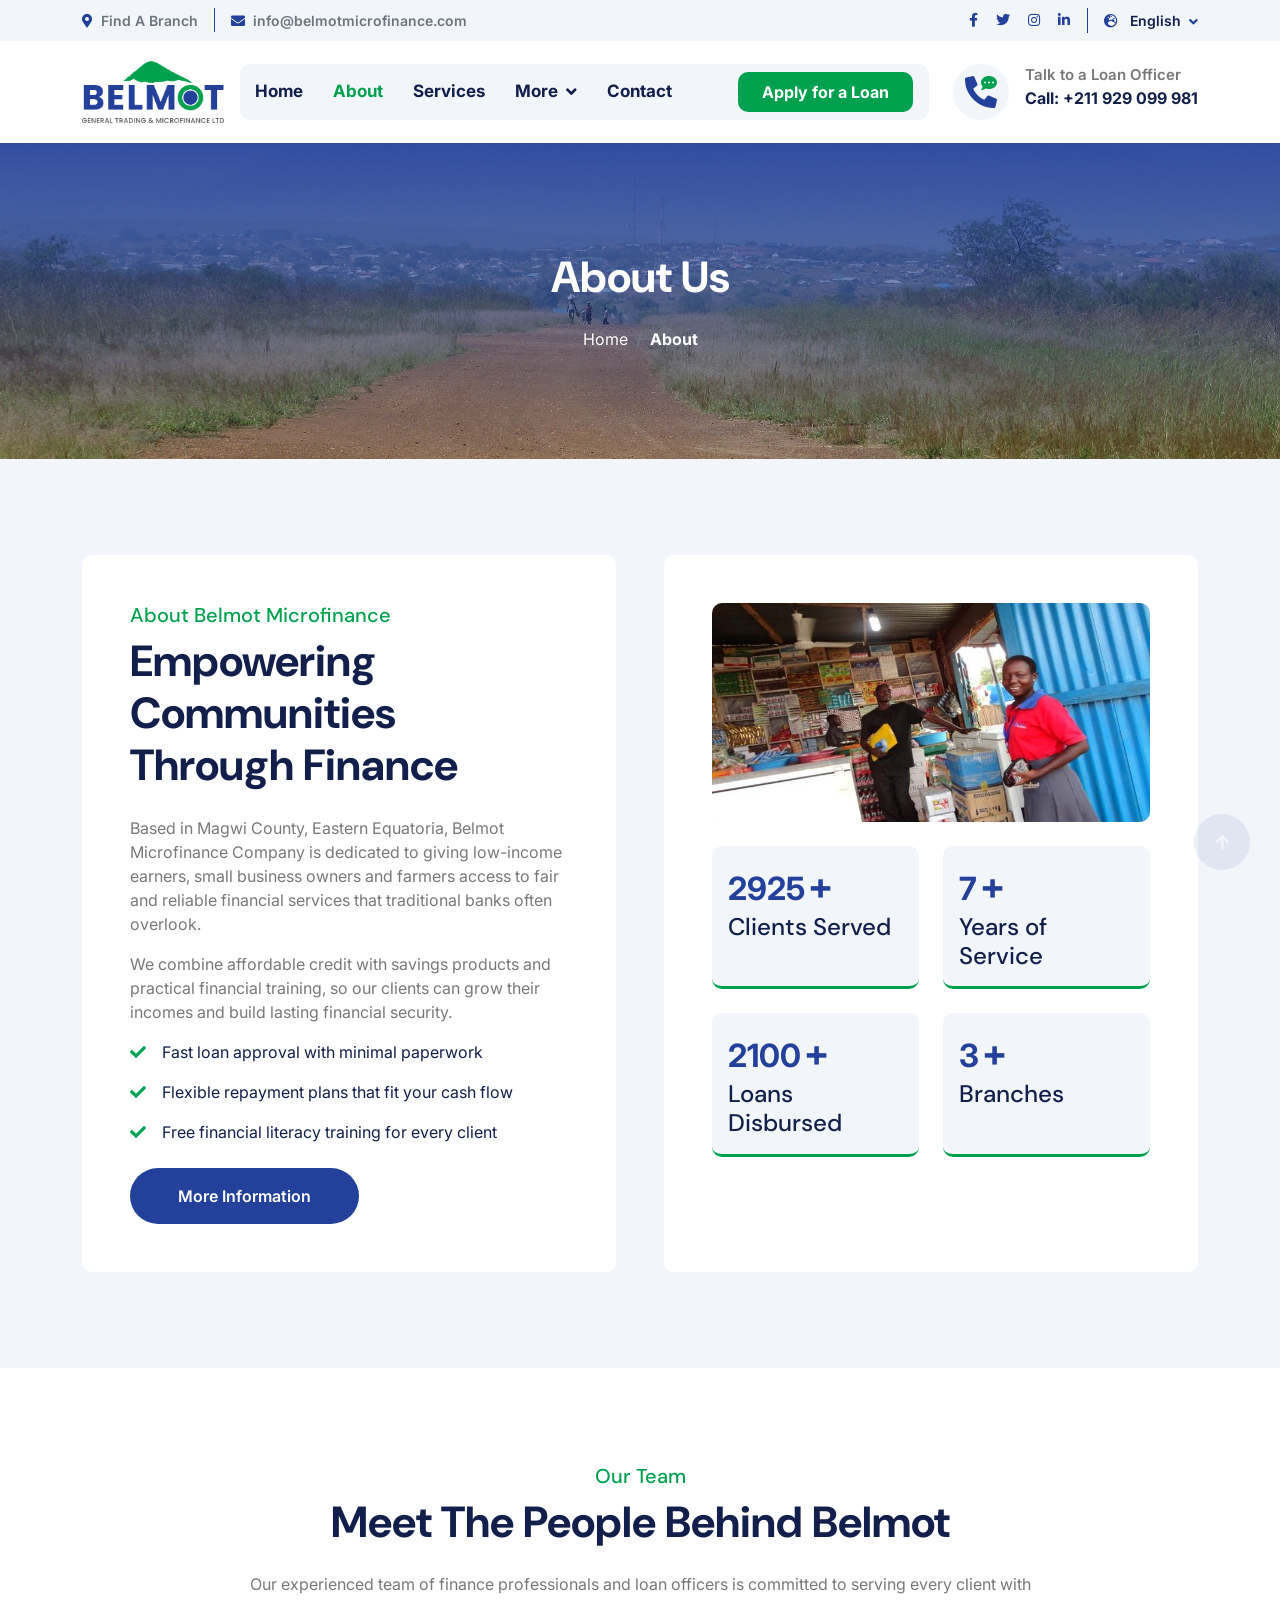
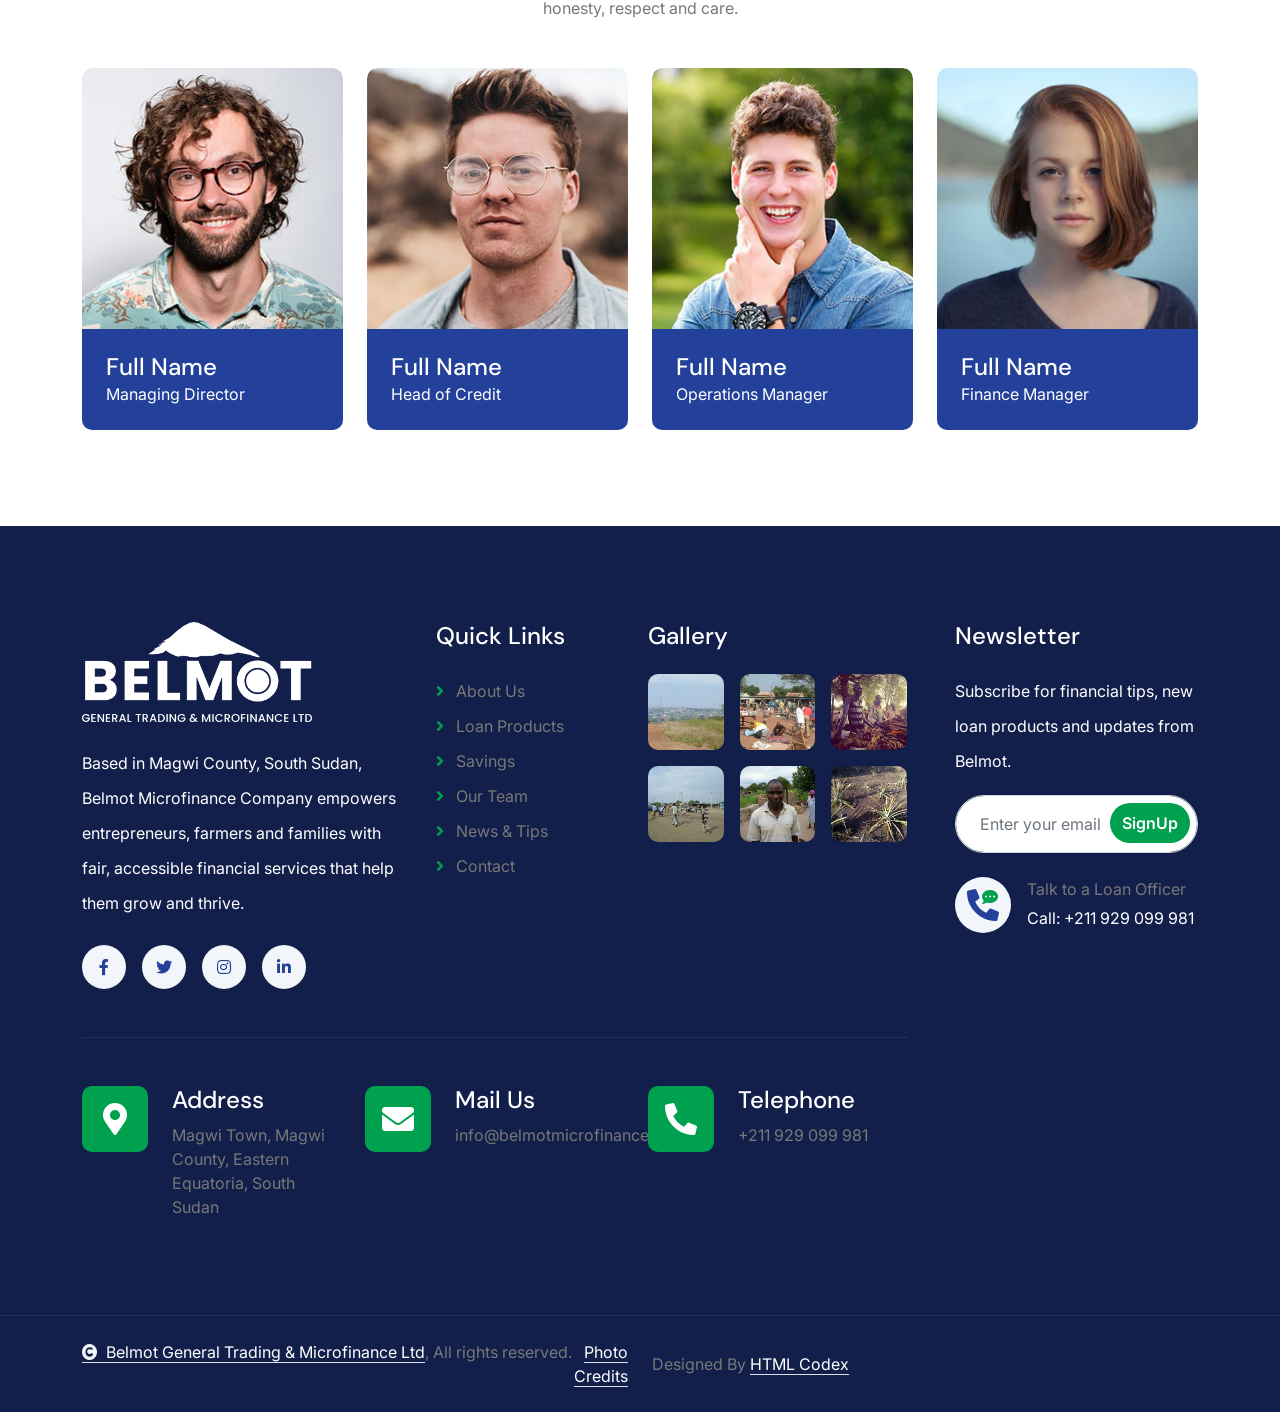
==== commit 0275386e: "Add company phone number +211 929 099 981 Co-Authored-By: Claude Opus 5.5 <noreply@anthropic.com>" ====
--- a/about.html
+++ b/about.html
@@ -109,7 +109,7 @@
                         </div>
                     </div>
                     <div class="d-none d-xl-flex flex-shrink-0 ps-4">
-                        <a href="tel:+211000000000" class="btn btn-light btn-lg-square rounded-circle position-relative wow tada" data-wow-delay=".9s">
+                        <a href="tel:+211929099981" class="btn btn-light btn-lg-square rounded-circle position-relative wow tada" data-wow-delay=".9s">
                             <i class="fa fa-phone-alt fa-2x"></i>
                             <div class="position-absolute" style="top: 7px; right: 12px;">
                                 <span><i class="fa fa-comment-dots text-secondary"></i></span>
@@ -117,7 +117,7 @@
                         </a>
                         <div class="d-flex flex-column ms-3">
                             <span>Talk to a Loan Officer</span>
-                            <a href="tel:+211000000000"><span class="text-dark">Call: +211 000 000 000</span></a>
+                            <a href="tel:+211929099981"><span class="text-dark">Call: +211 929 099 981</span></a>
                         </div>
                     </div>
                 </nav>
@@ -416,7 +416,7 @@
                                                 </div>
                                                 <div>
                                                     <h4 class="text-white">Telephone</h4>
-                                                    <p class="mb-0">+211 000 000 000</p>
+                                                    <p class="mb-0">+211 929 099 981</p>
                                                 </div>
                                             </div>
                                         </div>
@@ -436,7 +436,7 @@
                             </div>
                             <div class="d-flex flex-shrink-0">
                                 <div class="footer-btn">
-                                    <a href="tel:+211000000000" class="btn btn-lg-square rounded-circle position-relative wow tada" data-wow-delay=".9s">
+                                    <a href="tel:+211929099981" class="btn btn-lg-square rounded-circle position-relative wow tada" data-wow-delay=".9s">
                                         <i class="fa fa-phone-alt fa-2x"></i>
                                         <div class="position-absolute" style="top: 2px; right: 12px;">
                                             <span><i class="fa fa-comment-dots text-secondary"></i></span>
@@ -445,7 +445,7 @@
                                 </div>
                                 <div class="d-flex flex-column ms-3 flex-shrink-0">
                                     <span>Talk to a Loan Officer</span>
-                                    <a href="tel:+211000000000"><span class="text-white">Call: +211 000 000 000</span></a>
+                                    <a href="tel:+211929099981"><span class="text-white">Call: +211 929 099 981</span></a>
                                 </div>
                             </div>
                         </div>
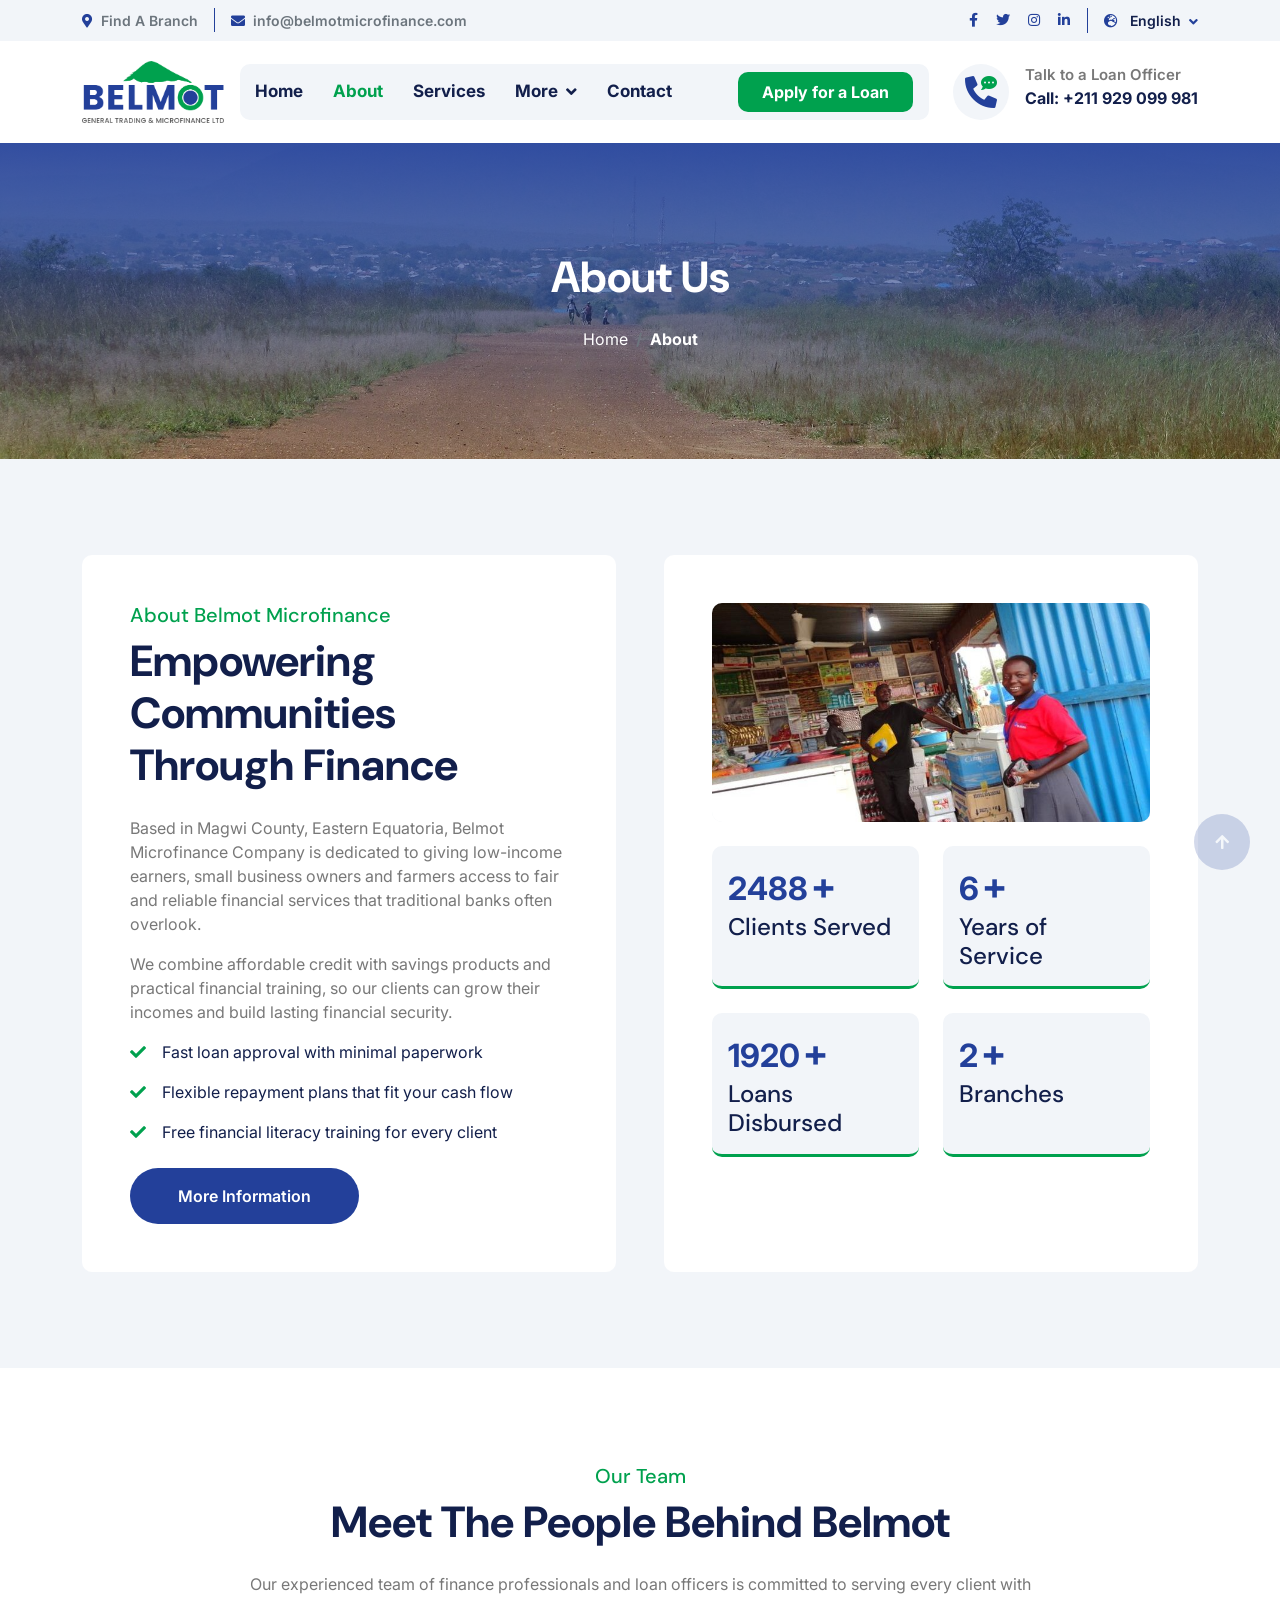
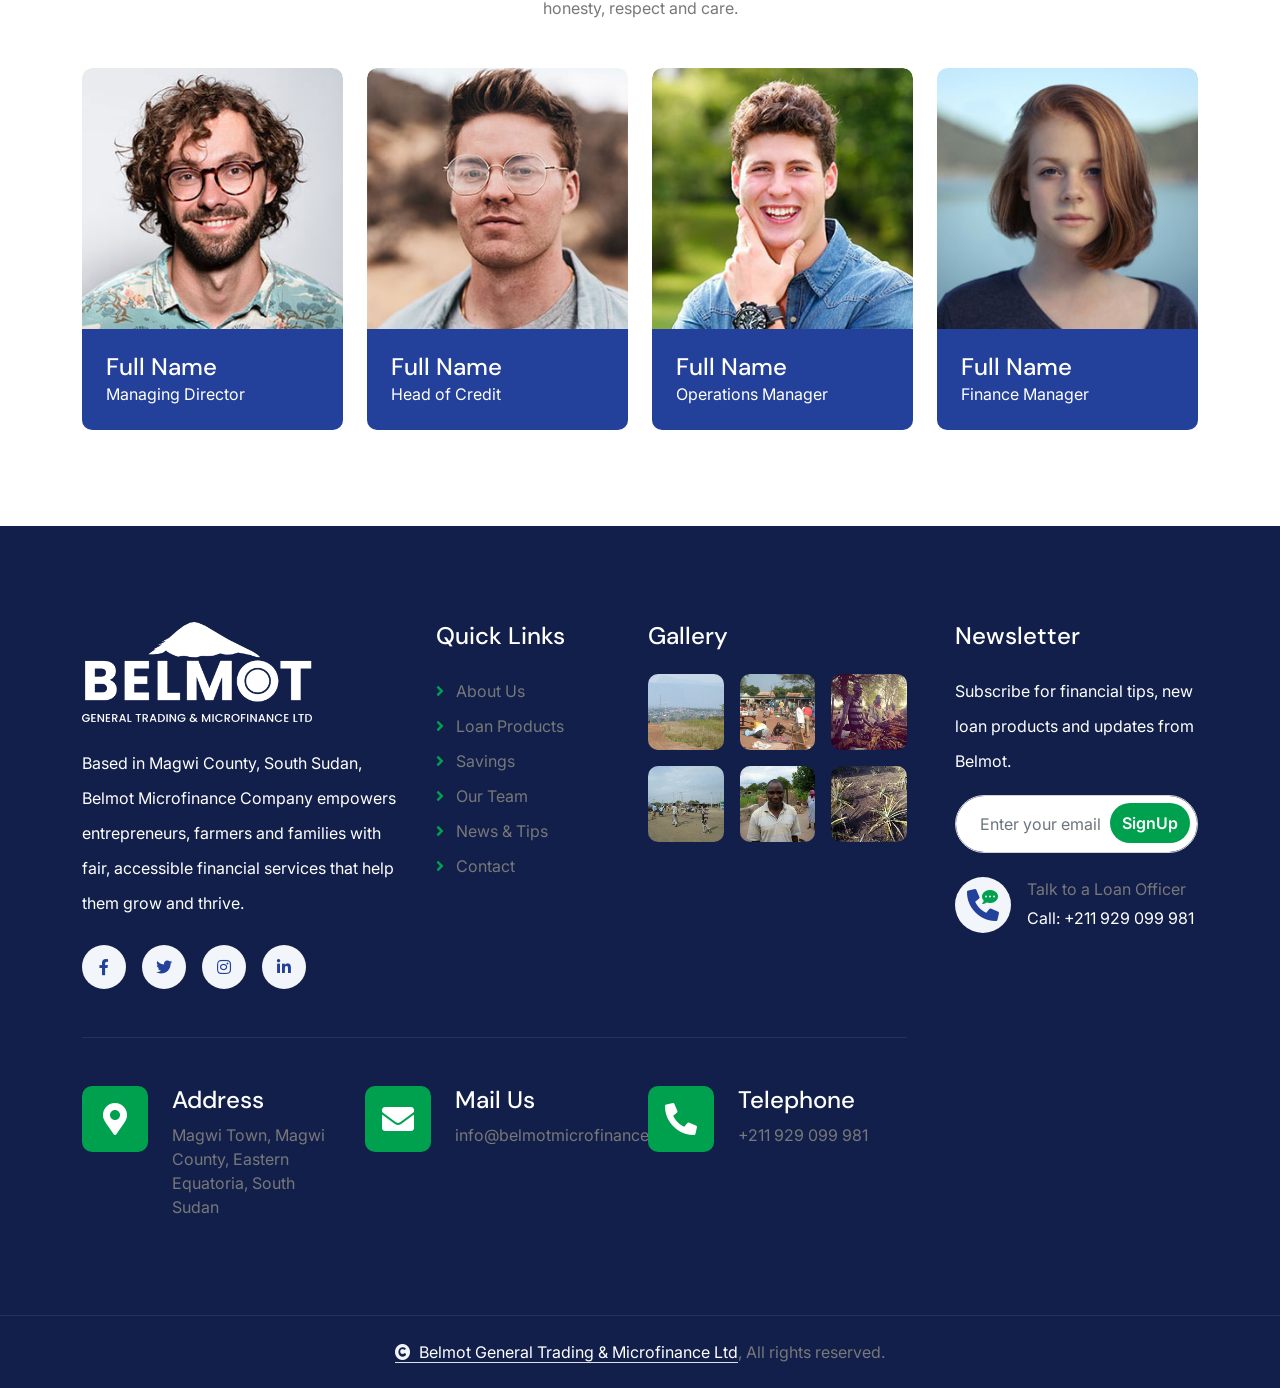
==== commit b30bd2b4: "Remove Photo Credits and HTML Codex links from footer Co-Authored-By: Claude Opus 5.5 <noreply@anthr" ====
--- a/about.html
+++ b/about.html
@@ -459,13 +459,8 @@
         <div class="container-fluid copyright py-4">
             <div class="container">
                 <div class="row g-4 align-items-center">
-                    <div class="col-md-6 text-center text-md-end mb-md-0">
-                        <span class="text-body"><a href="index.html" class="border-bottom text-white"><i class="fas fa-copyright text-light me-2"></i>Belmot General Trading &amp; Microfinance Ltd</a>, All rights reserved. <a href="credits.html" class="border-bottom text-white ms-2">Photo Credits</a></span>
-                    </div>
-                    <div class="col-md-6 text-center text-md-start text-body">
-                        <!--/*** The author’s attribution link must remain intact in the template. ***/-->
-                        <!--/*** If you wish to remove this credit link, please purchase the Pro Version . ***/-->
-                        Designed By <a class="border-bottom text-white" href="https://htmlcodex.com">HTML Codex</a>
+                    <div class="col-12 text-center mb-0">
+                        <span class="text-body"><a href="index.html" class="border-bottom text-white"><i class="fas fa-copyright text-light me-2"></i>Belmot General Trading &amp; Microfinance Ltd</a>, All rights reserved.</span>
                     </div>
                 </div>
             </div>
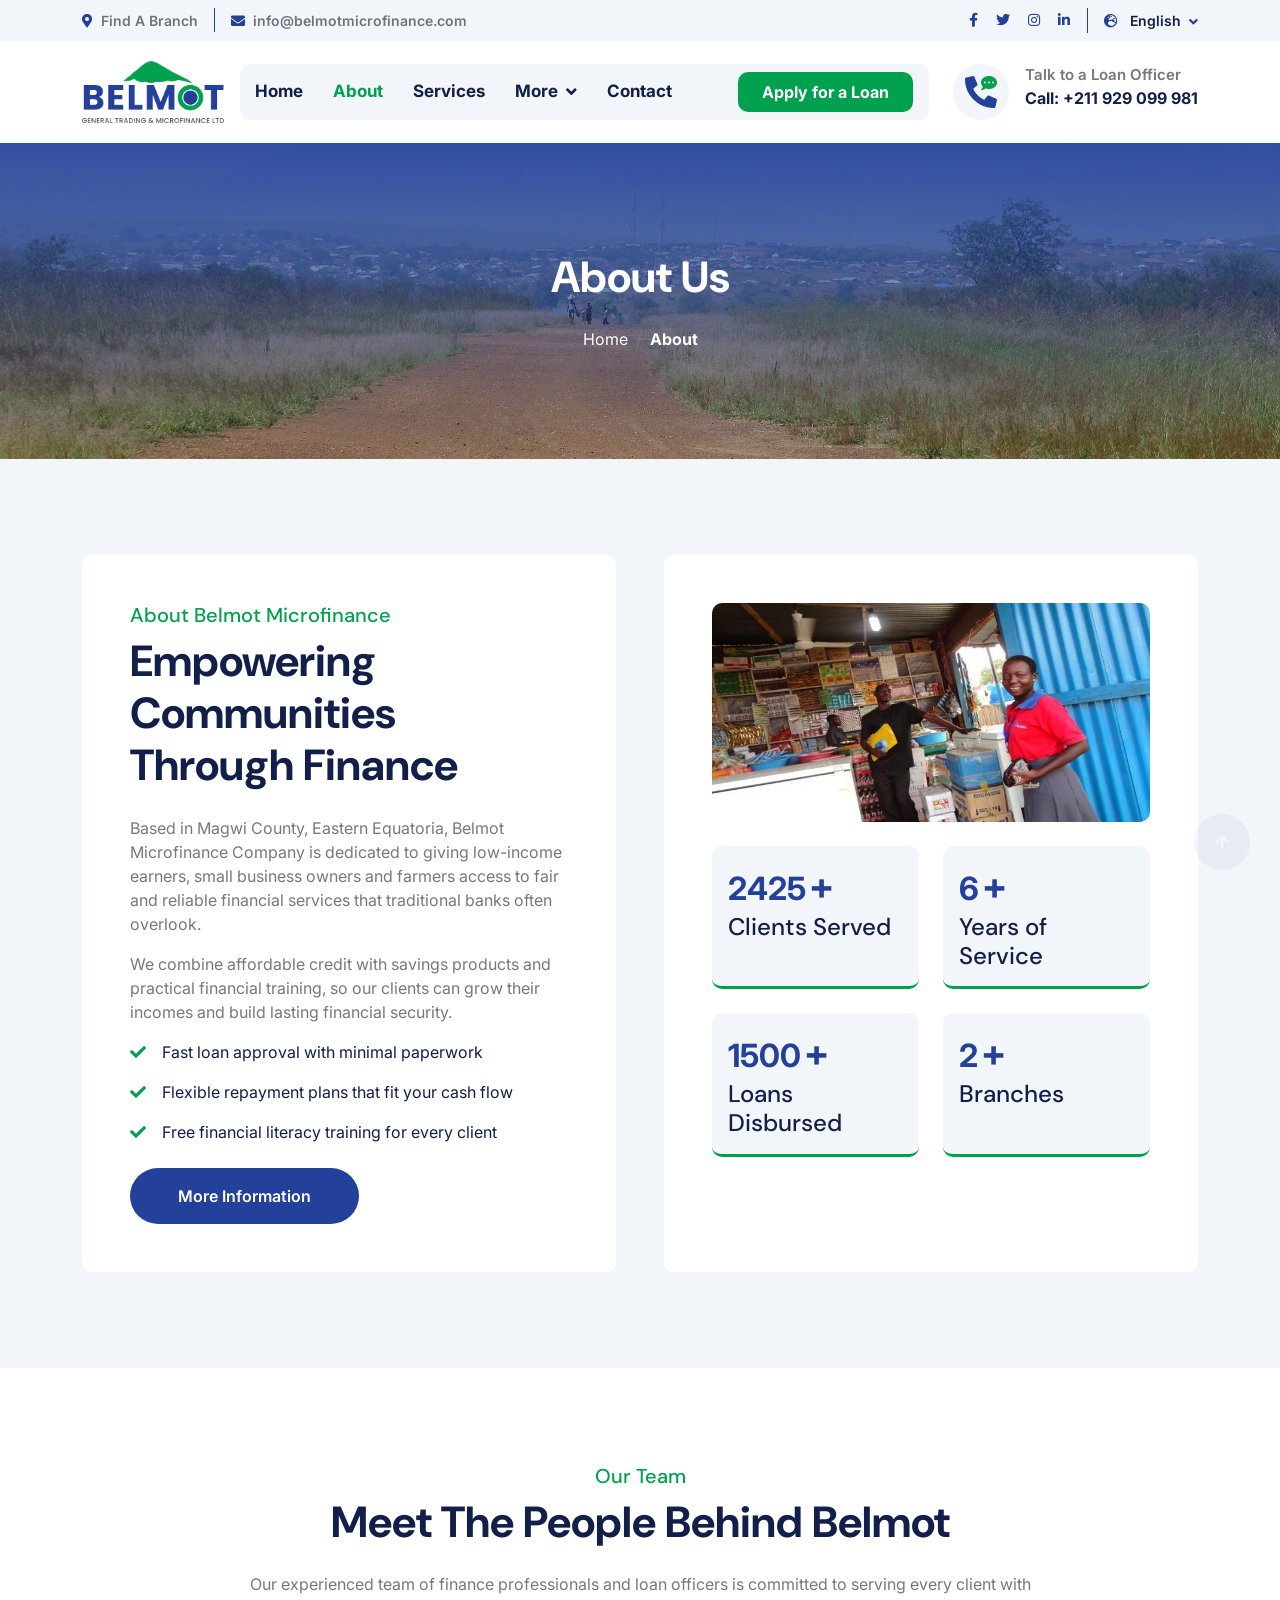
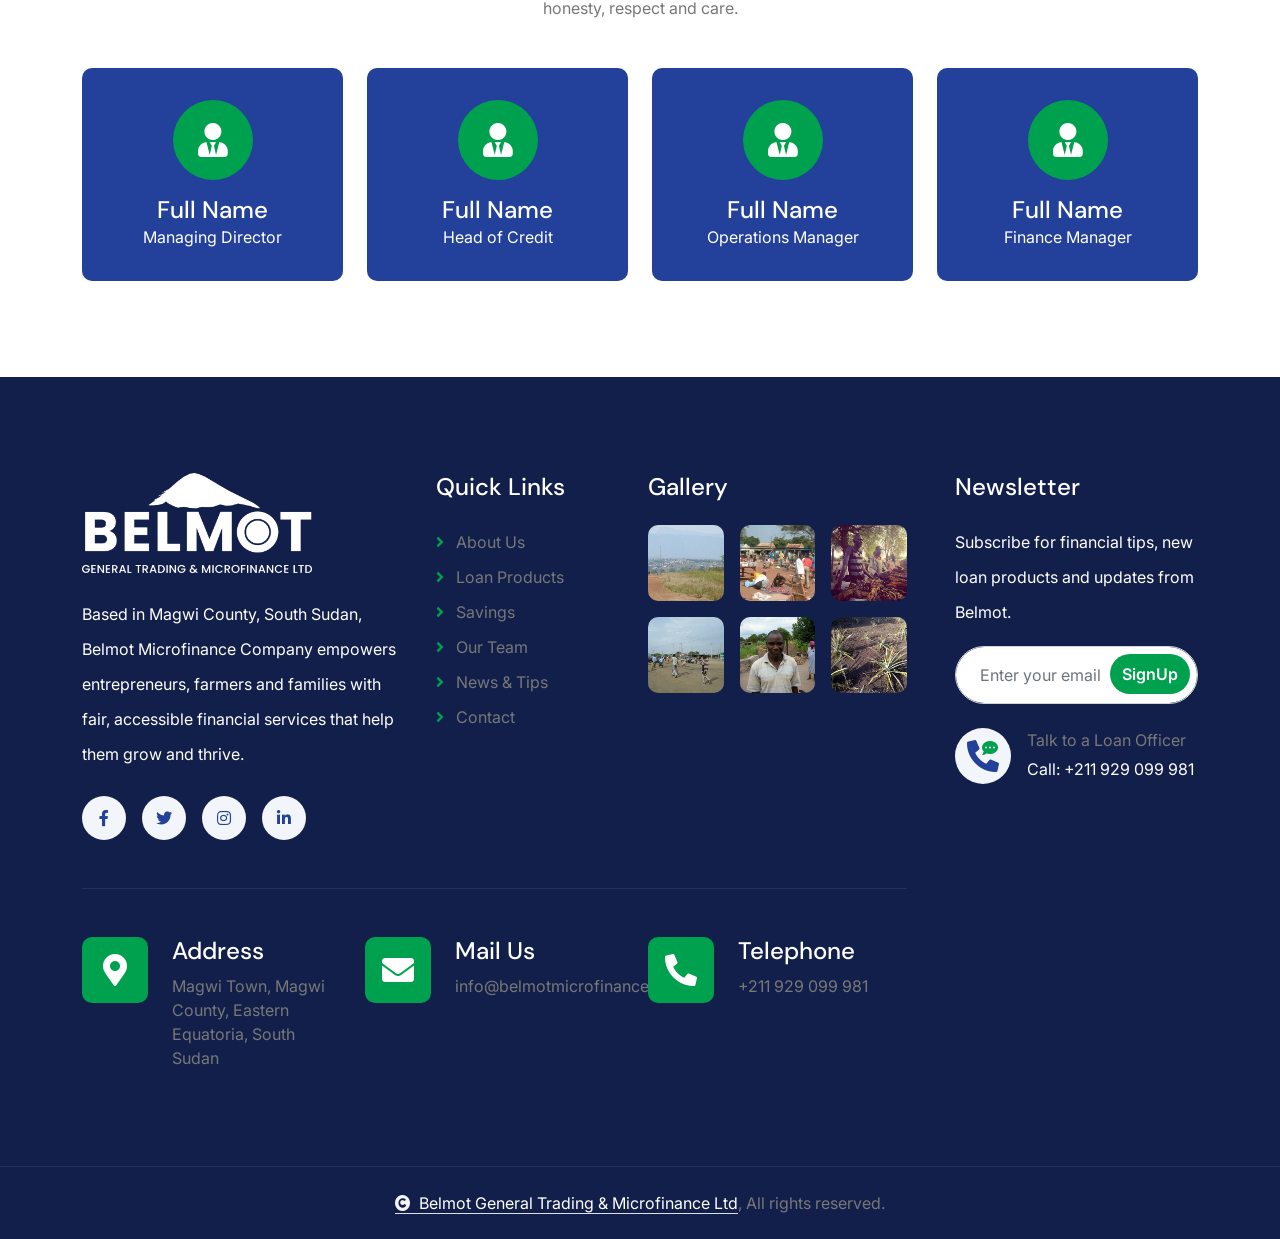
==== commit 0e7af2c3: "Replace team photos with icon cards Co-Authored-By: Claude Opus 5.5 <noreply@anthropic.com>" ====
--- a/about.html
+++ b/about.html
@@ -222,16 +222,8 @@
                 <div class="row g-4">
                     <div class="col-md-6 col-lg-6 col-xl-3 wow fadeInUp" data-wow-delay="0.2s">
                         <div class="team-item">
-                            <div class="team-img">
-                                <img src="img/team-1.jpg" class="img-fluid rounded-top w-100" alt="">
-                                <div class="team-icon">
-                                    <a class="btn btn-primary btn-sm-square rounded-pill mb-2" href=""><i class="fab fa-facebook-f"></i></a>
-                                    <a class="btn btn-primary btn-sm-square rounded-pill mb-2" href=""><i class="fab fa-twitter"></i></a>
-                                    <a class="btn btn-primary btn-sm-square rounded-pill mb-2" href=""><i class="fab fa-linkedin-in"></i></a>
-                                    <a class="btn btn-primary btn-sm-square rounded-pill mb-0" href=""><i class="fab fa-instagram"></i></a>
-                                </div>
-                            </div>
-                            <div class="team-title p-4">
+                            <div class="team-title text-center p-4">
+                                <div class="team-avatar mb-3"><i class="fas fa-user-tie"></i></div>
                                 <h4 class="mb-0">Full Name</h4>
                                 <p class="mb-0">Managing Director</p>
                             </div>
@@ -239,16 +231,8 @@
                     </div>
                     <div class="col-md-6 col-lg-6 col-xl-3 wow fadeInUp" data-wow-delay="0.4s">
                         <div class="team-item">
-                            <div class="team-img">
-                                <img src="img/team-2.jpg" class="img-fluid rounded-top w-100" alt="">
-                                <div class="team-icon">
-                                    <a class="btn btn-primary btn-sm-square rounded-pill mb-2" href=""><i class="fab fa-facebook-f"></i></a>
-                                    <a class="btn btn-primary btn-sm-square rounded-pill mb-2" href=""><i class="fab fa-twitter"></i></a>
-                                    <a class="btn btn-primary btn-sm-square rounded-pill mb-2" href=""><i class="fab fa-linkedin-in"></i></a>
-                                    <a class="btn btn-primary btn-sm-square rounded-pill mb-0" href=""><i class="fab fa-instagram"></i></a>
-                                </div>
-                            </div>
-                            <div class="team-title p-4">
+                            <div class="team-title text-center p-4">
+                                <div class="team-avatar mb-3"><i class="fas fa-user-tie"></i></div>
                                 <h4 class="mb-0">Full Name</h4>
                                 <p class="mb-0">Head of Credit</p>
                             </div>
@@ -256,16 +240,8 @@
                     </div>
                     <div class="col-md-6 col-lg-6 col-xl-3 wow fadeInUp" data-wow-delay="0.6s">
                         <div class="team-item">
-                            <div class="team-img">
-                                <img src="img/team-3.jpg" class="img-fluid rounded-top w-100" alt="">
-                                <div class="team-icon">
-                                    <a class="btn btn-primary btn-sm-square rounded-pill mb-2" href=""><i class="fab fa-facebook-f"></i></a>
-                                    <a class="btn btn-primary btn-sm-square rounded-pill mb-2" href=""><i class="fab fa-twitter"></i></a>
-                                    <a class="btn btn-primary btn-sm-square rounded-pill mb-2" href=""><i class="fab fa-linkedin-in"></i></a>
-                                    <a class="btn btn-primary btn-sm-square rounded-pill mb-0" href=""><i class="fab fa-instagram"></i></a>
-                                </div>
-                            </div>
-                            <div class="team-title p-4">
+                            <div class="team-title text-center p-4">
+                                <div class="team-avatar mb-3"><i class="fas fa-user-tie"></i></div>
                                 <h4 class="mb-0">Full Name</h4>
                                 <p class="mb-0">Operations Manager</p>
                             </div>
@@ -273,16 +249,8 @@
                     </div>
                     <div class="col-md-6 col-lg-6 col-xl-3 wow fadeInUp" data-wow-delay="0.8s">
                         <div class="team-item">
-                            <div class="team-img">
-                                <img src="img/team-4.jpg" class="img-fluid rounded-top w-100" alt="">
-                                <div class="team-icon">
-                                    <a class="btn btn-primary btn-sm-square rounded-pill mb-2" href=""><i class="fab fa-facebook-f"></i></a>
-                                    <a class="btn btn-primary btn-sm-square rounded-pill mb-2" href=""><i class="fab fa-twitter"></i></a>
-                                    <a class="btn btn-primary btn-sm-square rounded-pill mb-2" href=""><i class="fab fa-linkedin-in"></i></a>
-                                    <a class="btn btn-primary btn-sm-square rounded-pill mb-0" href=""><i class="fab fa-instagram"></i></a>
-                                </div>
-                            </div>
-                            <div class="team-title p-4">
+                            <div class="team-title text-center p-4">
+                                <div class="team-avatar mb-3"><i class="fas fa-user-tie"></i></div>
                                 <h4 class="mb-0">Full Name</h4>
                                 <p class="mb-0">Finance Manager</p>
                             </div>
--- a/css/style.css
+++ b/css/style.css
@@ -855,3 +855,58 @@
     font-size: 14px;
     font-weight: 600;
 }
+
+/*** Hero text: larger and bolder ***/
+.header-carousel .hero-kicker {
+    font-size: 1.15rem;
+    font-weight: 800 !important;
+}
+
+.header-carousel .hero-title {
+    font-size: clamp(2.3rem, 4.6vw, 4rem);
+    font-weight: 800;
+    line-height: 1.1;
+}
+
+.header-carousel .hero-text {
+    font-size: 1.3rem;
+    font-weight: 600;
+    max-width: 600px;
+    opacity: 1;
+}
+
+.header-carousel .hero-btns .btn {
+    font-weight: 700;
+}
+
+@media (max-width: 575px) {
+    .header-carousel .hero-text {
+        font-size: 1.1rem;
+    }
+}
+
+/*** Team cards without photos ***/
+.team .team-item .team-title {
+    border-radius: 10px;
+    padding-top: 2rem !important;
+    padding-bottom: 2rem !important;
+}
+
+.team .team-item .team-avatar {
+    width: 80px;
+    height: 80px;
+    margin: 0 auto;
+    border-radius: 50%;
+    background: var(--bs-secondary);
+    color: var(--bs-white);
+    display: flex;
+    align-items: center;
+    justify-content: center;
+    font-size: 34px;
+    transition: .5s;
+}
+
+.team .team-item:hover .team-avatar {
+    background: var(--bs-white);
+    color: var(--bs-secondary);
+}
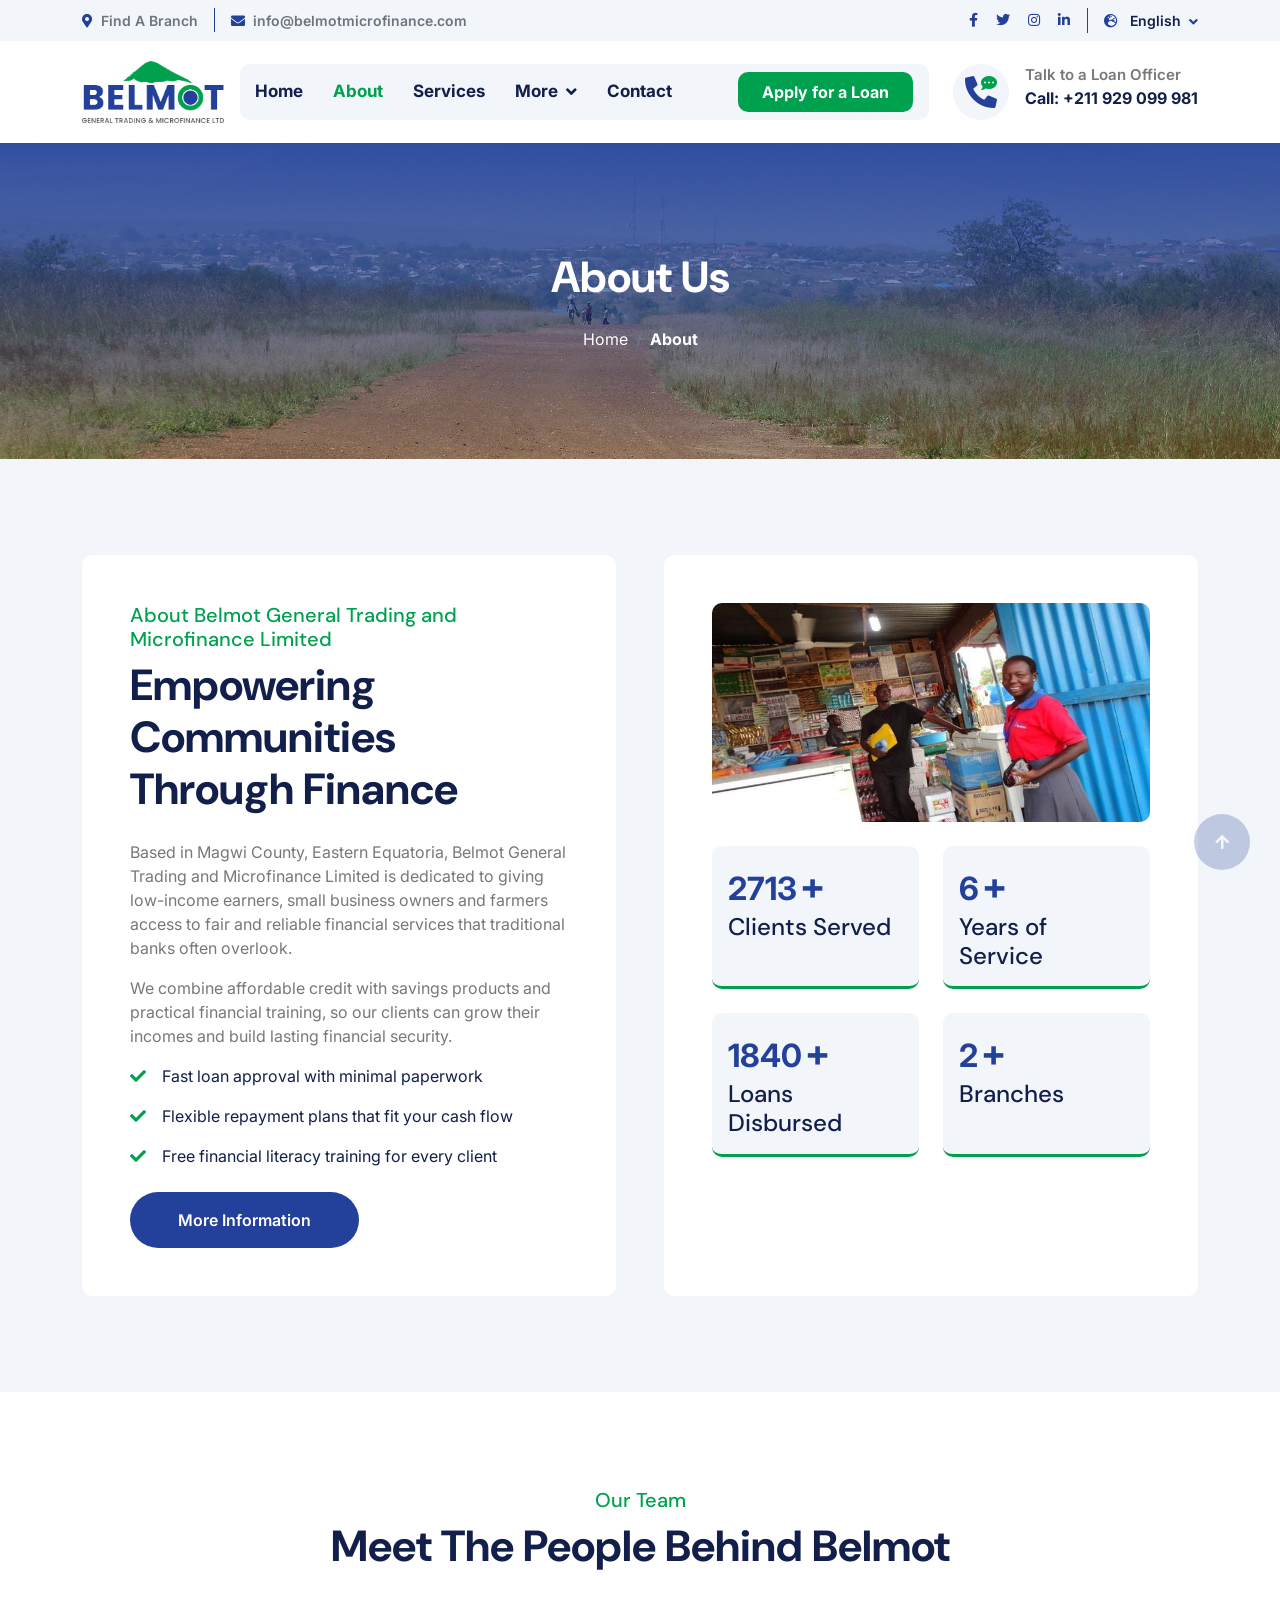
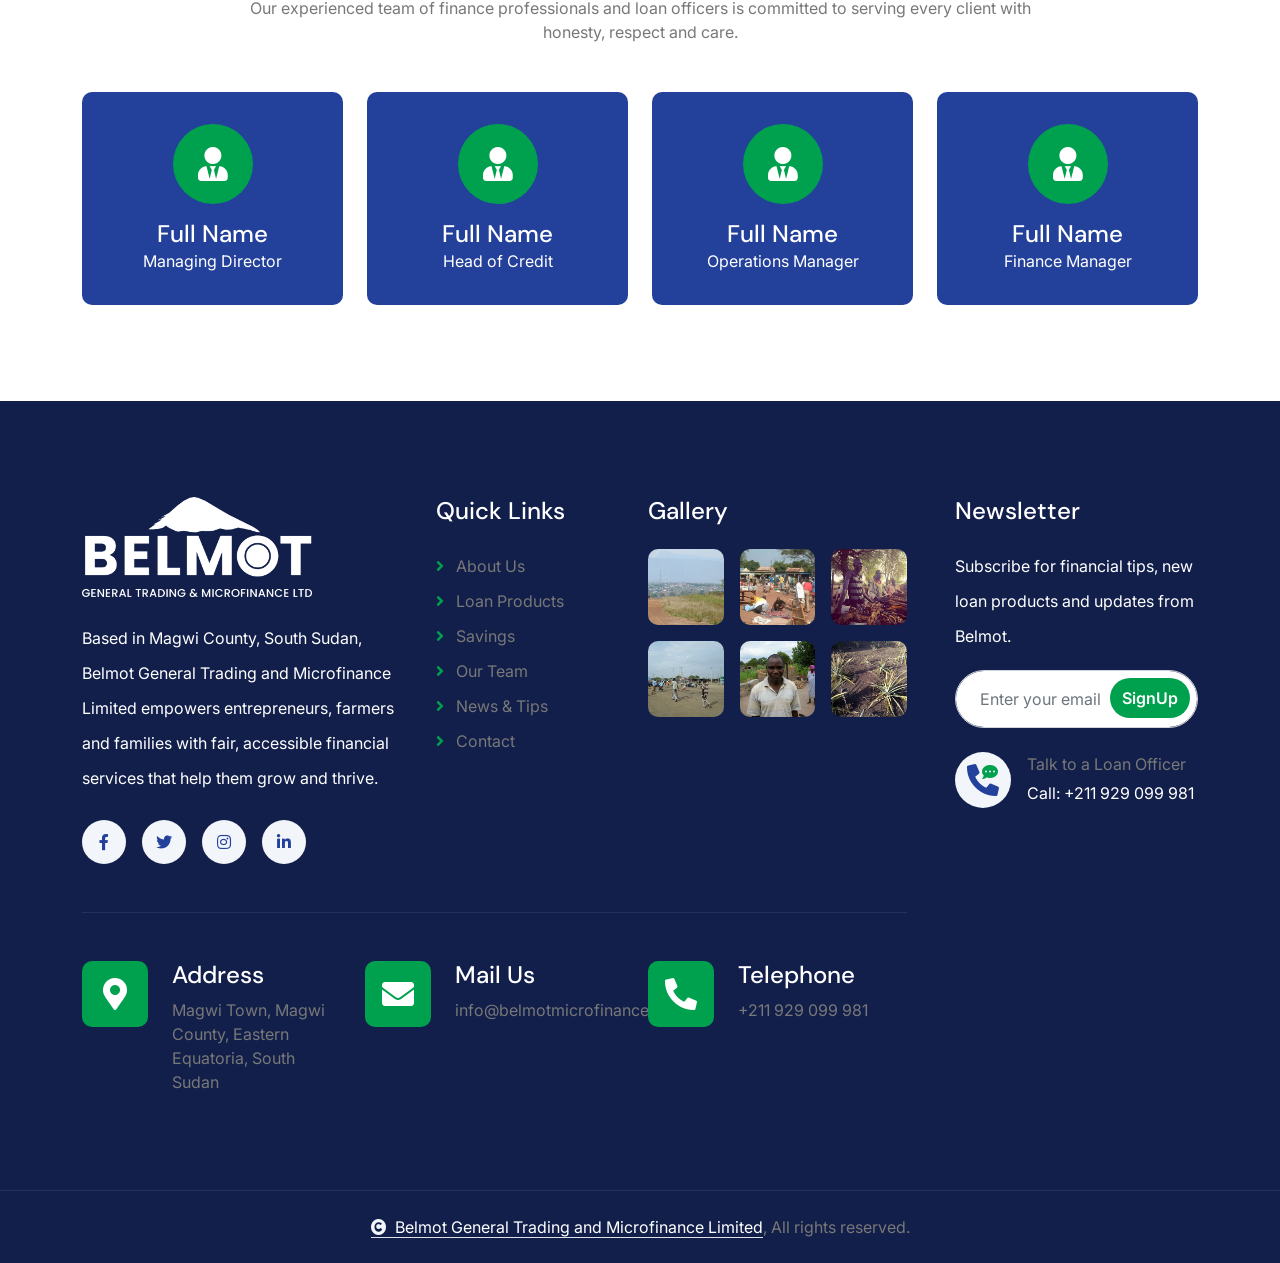
==== commit 4c28883e: "Use full company name: Belmot General Trading and Microfinance Limited Co-Authored-By: Claude Opus 5" ====
--- a/about.html
+++ b/about.html
@@ -3,12 +3,12 @@
 
     <head>
         <meta charset="utf-8">
-        <title>Belmot Microfinance Company - About Us</title>
+        <title>Belmot General Trading and Microfinance Limited - About Us</title>
         <meta content="width=device-width, initial-scale=1.0" name="viewport">
         <link rel="icon" type="image/png" href="img/favicon.png">
         <link rel="apple-touch-icon" href="img/apple-touch-icon.png">
         <meta content="microfinance, Magwi County, South Sudan, Eastern Equatoria, small business loans, group loans, savings, agricultural loans, Belmot" name="keywords">
-        <meta content="Belmot Microfinance Company provides affordable loans, savings and financial education to small businesses, farmers and families in Magwi County, South Sudan." name="description">
+        <meta content="Belmot General Trading and Microfinance Limited provides affordable loans, savings and financial education to small businesses, farmers and families in Magwi County, South Sudan." name="description">
 
         <!-- Google Web Fonts -->
         <link rel="preconnect" href="https://fonts.googleapis.com">
@@ -83,7 +83,7 @@
             <div class="container">
                 <nav class="navbar navbar-expand-lg navbar-light"> 
                     <a href="index.html" class="navbar-brand p-0">
-                        <img src="img/logo.png" class="site-logo" alt="Belmot General Trading &amp; Microfinance Ltd">
+                        <img src="img/logo.png" class="site-logo" alt="Belmot General Trading and Microfinance Limited">
                     </a>
                     <button class="navbar-toggler" type="button" data-bs-toggle="collapse" data-bs-target="#navbarCollapse">
                         <span class="fa fa-bars"></span>
@@ -145,9 +145,9 @@
                 <div class="row g-5">
                     <div class="col-xl-6 wow fadeInLeft" data-wow-delay="0.2s">
                         <div class="about-item-content bg-white rounded p-5 h-100">
-                            <h4 class="text-secondary fs-5">About Belmot Microfinance</h4>
+                            <h4 class="text-secondary fs-5">About Belmot General Trading and Microfinance Limited</h4>
                             <h1 class="display-4 mb-4">Empowering Communities Through Finance</h1>
-                            <p>Based in Magwi County, Eastern Equatoria, Belmot Microfinance Company is dedicated to giving low-income earners, small business owners and farmers access to fair and reliable financial services that traditional banks often overlook.
+                            <p>Based in Magwi County, Eastern Equatoria, Belmot General Trading and Microfinance Limited is dedicated to giving low-income earners, small business owners and farmers access to fair and reliable financial services that traditional banks often overlook.
                             </p>
                             <p>We combine affordable credit with savings products and practical financial training, so our clients can grow their incomes and build lasting financial security.
                             </p>
@@ -272,9 +272,9 @@
                                 <div class="col-md-6 col-lg-6 col-xl-5">
                                     <div class="footer-item">
                                         <a href="index.html" class="p-0">
-                                            <img src="img/logo-white.png" class="footer-logo mb-4" alt="Belmot General Trading &amp; Microfinance Ltd">
+                                            <img src="img/logo-white.png" class="footer-logo mb-4" alt="Belmot General Trading and Microfinance Limited">
                                         </a>
-                                        <p class="text-white mb-4">Based in Magwi County, South Sudan, Belmot Microfinance Company empowers entrepreneurs, farmers and families with fair, accessible financial services that help them grow and thrive.</p>
+                                        <p class="text-white mb-4">Based in Magwi County, South Sudan, Belmot General Trading and Microfinance Limited empowers entrepreneurs, farmers and families with fair, accessible financial services that help them grow and thrive.</p>
                                         <div class="footer-btn d-flex">
                                             <a class="btn btn-md-square rounded-circle me-3" href="#"><i class="fab fa-facebook-f"></i></a>
                                             <a class="btn btn-md-square rounded-circle me-3" href="#"><i class="fab fa-twitter"></i></a>
@@ -428,7 +428,7 @@
             <div class="container">
                 <div class="row g-4 align-items-center">
                     <div class="col-12 text-center mb-0">
-                        <span class="text-body"><a href="index.html" class="border-bottom text-white"><i class="fas fa-copyright text-light me-2"></i>Belmot General Trading &amp; Microfinance Ltd</a>, All rights reserved.</span>
+                        <span class="text-body"><a href="index.html" class="border-bottom text-white"><i class="fas fa-copyright text-light me-2"></i>Belmot General Trading and Microfinance Limited</a>, All rights reserved.</span>
                     </div>
                 </div>
             </div>
